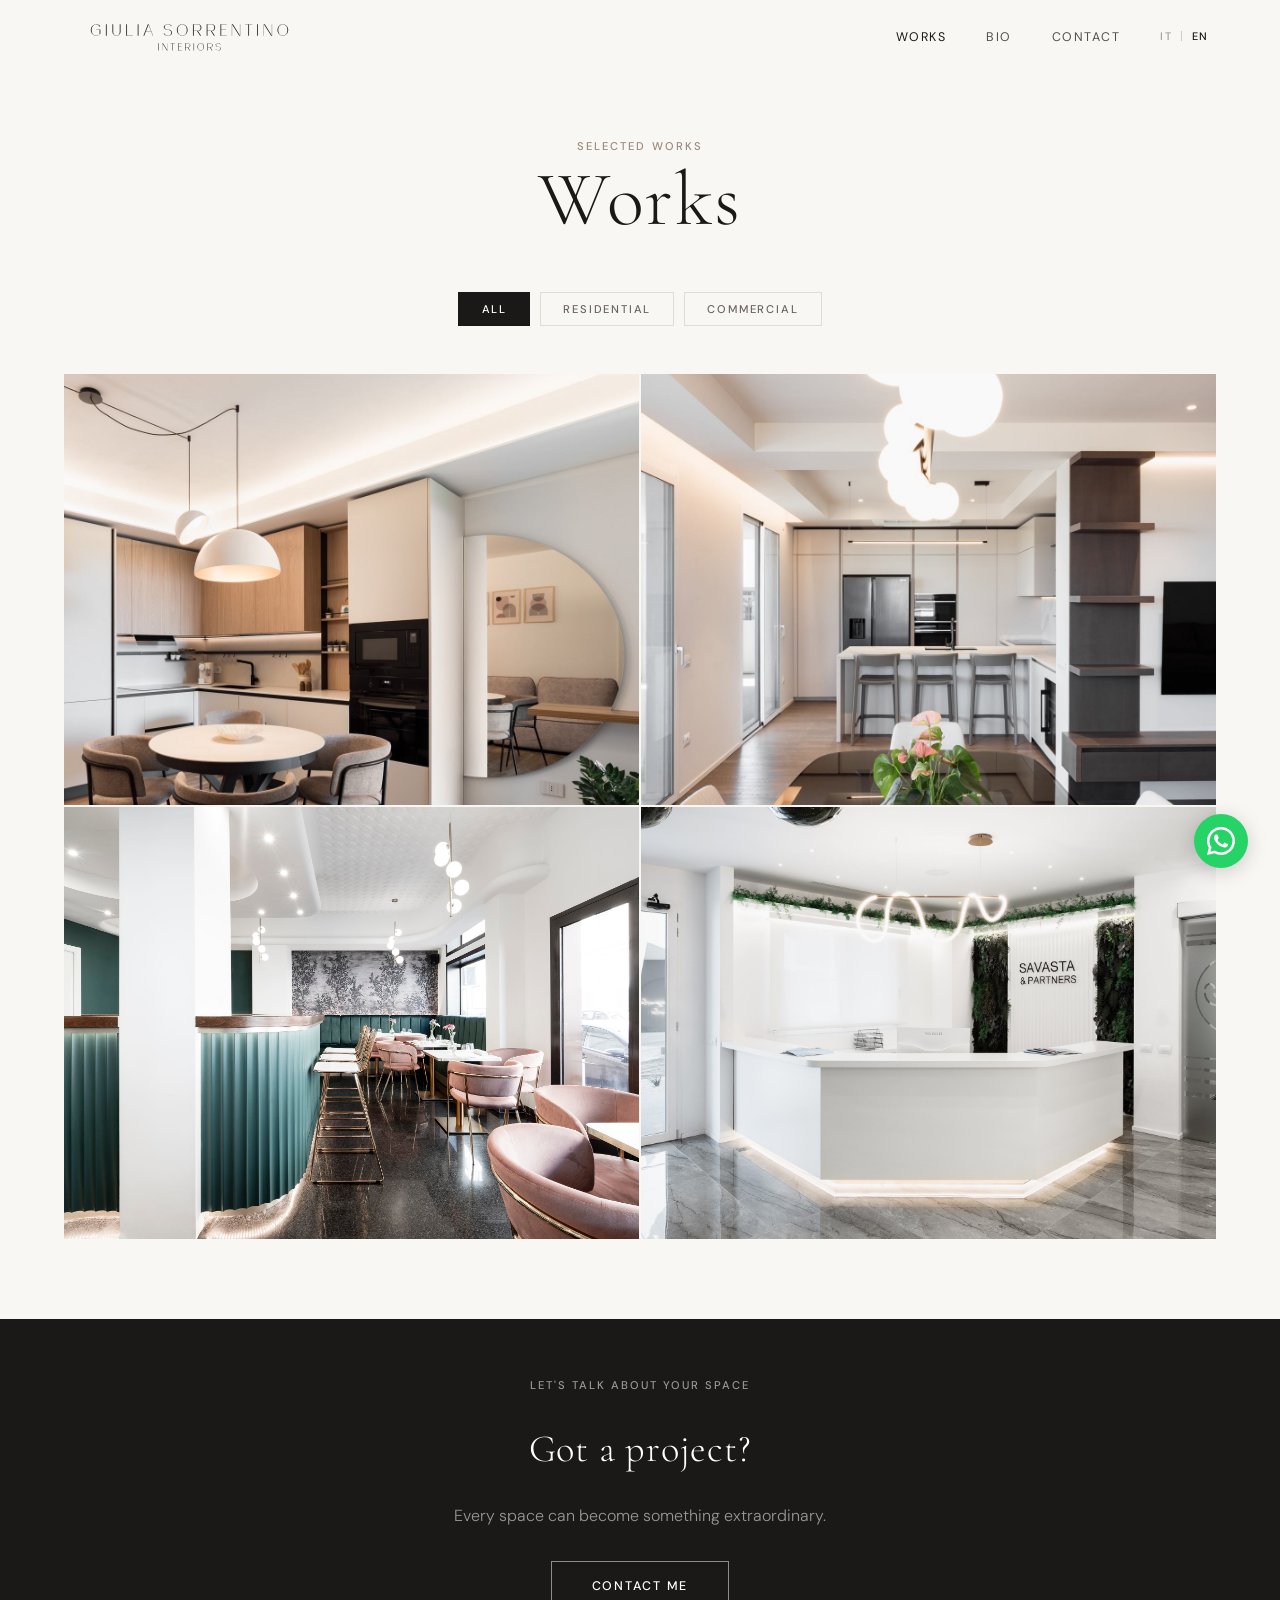
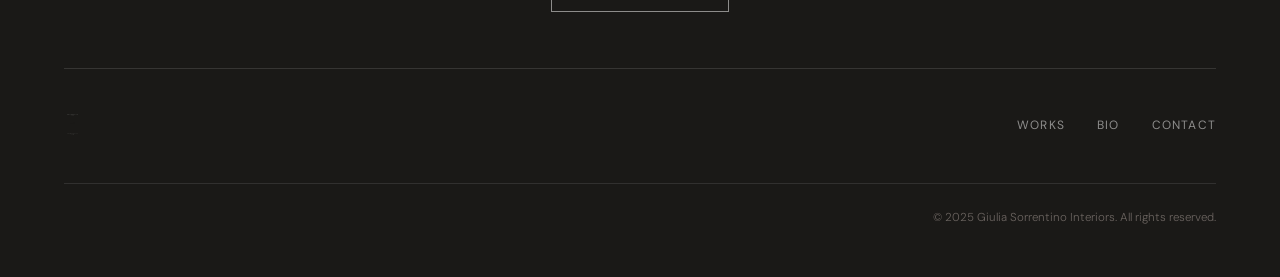
==== index.html @ 5b7a452b "Restore full footer CTA and fix mobile nav balance Footer CTA now shows label, heading, description," ====
﻿<!DOCTYPE html>
<html lang="it">
<head>
  <meta charset="UTF-8" />
  <meta name="viewport" content="width=device-width, initial-scale=1.0" />
  <title>Giulia Sorrentino Interiors — Interior Designer Sardegna e Milano</title>
  <meta name="description" content="Lavori di Giulia Sorrentino: interior design residenziale e commerciale in Sardegna (Cagliari) e Milano. Progettazione su misura, pensata per durare." />
  <meta name="keywords" content="interior designer Sardegna, interior designer Cagliari, interior designer Milano, progettazione residenziale, spazi commerciali" />
  <meta property="og:title" content="Giulia Sorrentino Interiors" />
  <meta property="og:description" content="Interior design residenziale e commerciale · Sardegna &amp; Milano." />
  <meta property="og:image" content="images/savasta-partners/01.jpg" />
  <meta property="og:type" content="website" />
  <meta name="geo.region" content="IT-88" />
  <meta name="geo.placename" content="Cagliari, Sardegna" />
  <link rel="icon" type="image/svg+xml" href="favicon.svg" />
  <link rel="preconnect" href="https://fonts.googleapis.com" />
  <link rel="preconnect" href="https://fonts.gstatic.com" crossorigin />
  <link rel="stylesheet" href="css/style.css" />
</head>
<body>

  <nav class="nav scrolled">
    <a href="index.html" class="nav__logo">
      <span class="nav__logo-name" data-i18n="nav.logo-name">Giulia Sorrentino</span>
      <span class="nav__logo-sub" data-i18n="nav.logo-sub">Interiors</span>
    </a>
    <ul class="nav__links">
      <li><a href="index.html" class="active" data-i18n="nav.portfolio">Lavori</a></li>
      <li><a href="chi-sono.html" data-i18n="nav.about">Bio</a></li>
      <li><a href="contatti.html" data-i18n="nav.contact">Contatti</a></li>
    </ul>
    <div class="lang-switcher">
      <button class="lang-switcher__btn" data-lang="it">IT</button>
      <span class="lang-switcher__sep"></span>
      <button class="lang-switcher__btn" data-lang="en">EN</button>
    </div>
    <button class="nav__hamburger" aria-label="Menu" aria-expanded="false">
      <span></span><span></span><span></span>
    </button>
  </nav>

  <div class="nav__mobile">
    <a href="index.html" data-i18n="nav.portfolio">Lavori</a>
    <a href="chi-sono.html" data-i18n="nav.about">Bio</a>
    <a href="contatti.html" data-i18n="nav.contact">Contatti</a>
    <div class="lang-switcher" style="margin-left:0; margin-top:1rem;">
      <button class="lang-switcher__btn" data-lang="it">IT</button>
      <span class="lang-switcher__sep"></span>
      <button class="lang-switcher__btn" data-lang="en">EN</button>
    </div>
  </div>

  <div class="portfolio-hero container">
    <p class="label fade-in" data-i18n="portfolio.label">Lavori selezionati</p>
    <h1 class="fade-in fade-in-delay-1" data-i18n="portfolio.h1">Lavori</h1>
  </div>

  <div class="container">
    <div class="portfolio-filter fade-in">
      <button class="filter-btn active" data-filter="all" data-i18n="filter.all">Tutti</button>
      <button class="filter-btn" data-filter="residenziale" data-i18n="filter.residential">Residenziale</button>
      <button class="filter-btn" data-filter="commerciale" data-i18n="filter.commercial">Commerciale</button>
    </div>

    <div class="portfolio-grid" id="portfolio-grid">
      <a href="projects/little-house.html" class="portfolio-item fade-in" data-category="residenziale">
        <img src="images/little-house/01.jpg" alt="Little House" loading="lazy" />
        <div class="portfolio-item__overlay">
          <div class="portfolio-item__info">
            <p class="label" data-i18n="portfolio.littlehouse.label">Residenziale</p>
            <h3>Little House</h3>
          </div>
        </div>
      </a>

      <a href="projects/timeless-house.html" class="portfolio-item fade-in fade-in-delay-1" data-category="residenziale">
        <img src="images/timeless-house/01.jpg" alt="Timeless House" loading="lazy" />
        <div class="portfolio-item__overlay">
          <div class="portfolio-item__info">
            <p class="label" data-i18n="portfolio.timeless.label">Residenziale</p>
            <h3>Timeless House</h3>
          </div>
        </div>
      </a>

      <a href="projects/eclipse.html" class="portfolio-item fade-in" data-category="commerciale">
        <img src="images/eclipse/02.jpg" alt="Eclipse Bar Lounge" loading="lazy" />
        <div class="portfolio-item__overlay">
          <div class="portfolio-item__info">
            <p class="label" data-i18n="portfolio.eclipse.label">Hospitality</p>
            <h3>Eclipse</h3>
          </div>
        </div>
      </a>

      <a href="projects/savasta-partners.html" class="portfolio-item fade-in fade-in-delay-1" data-category="commerciale">
        <img src="images/savasta-partners/01.jpg" alt="Savasta & Partners" loading="lazy" />
        <div class="portfolio-item__overlay">
          <div class="portfolio-item__info">
            <p class="label" data-i18n="portfolio.savasta.label">Commerciale</p>
            <h3>Savasta &amp; Partners</h3>
          </div>
        </div>
      </a>
    </div>
  </div>

  <footer class="footer">
    <div class="container">
      <div class="footer__cta">
        <p class="label" data-i18n="footer.cta.label">Parliamo del tuo spazio</p>
        <h3 data-i18n="footer.cta.h3">Hai un progetto?</h3>
        <p class="footer__cta__desc" data-i18n="footer.cta.desc">Ogni ambiente può diventare qualcosa di straordinario.</p>
        <a href="contatti.html" class="btn btn--light" data-i18n="footer.cta.btn">Contattami</a>
      </div>
        <div class="footer__inner">
        <a href="index.html" class="footer__logo">
          <img src="images/logo-footer.svg" class="footer__logo-img" alt="Giulia Sorrentino Interiors" />
        </a>
        <nav class="footer__links">
          <a href="index.html" data-i18n="nav.portfolio">Lavori</a>
          <a href="chi-sono.html" data-i18n="nav.about">Bio</a>
          <a href="contatti.html" data-i18n="nav.contact">Contatti</a>
        </nav>
        <p class="footer__copy" data-i18n="footer.copy">&copy; 2025 Giulia Sorrentino Interiors. Tutti i diritti riservati.</p>
      </div>
    </div>
  </footer>

  <a href="https://wa.me/393406487121" class="whatsapp-fab" target="_blank" rel="noopener noreferrer" aria-label="Contatta su WhatsApp">
    <svg viewBox="0 0 24 24" xmlns="http://www.w3.org/2000/svg" aria-hidden="true"><path d="M17.472 14.382c-.297-.149-1.758-.867-2.03-.967-.273-.099-.471-.148-.67.15-.197.297-.767.966-.94 1.164-.173.199-.347.223-.644.075-.297-.15-1.255-.463-2.39-1.475-.883-.788-1.48-1.761-1.653-2.059-.173-.297-.018-.458.13-.606.134-.133.298-.347.446-.52.149-.174.198-.298.298-.497.099-.198.05-.371-.025-.52-.075-.149-.669-1.612-.916-2.207-.242-.579-.487-.5-.669-.51-.173-.008-.371-.01-.57-.01-.198 0-.52.074-.792.372-.272.297-1.04 1.016-1.04 2.479 0 1.462 1.065 2.875 1.213 3.074.149.198 2.096 3.2 5.077 4.487.709.306 1.262.489 1.694.625.712.227 1.36.195 1.871.118.571-.085 1.758-.719 2.006-1.413.248-.694.248-1.289.173-1.413-.074-.124-.272-.198-.57-.347z"/><path d="M12 0C5.373 0 0 5.373 0 12c0 2.124.558 4.12 1.535 5.845L0 24l6.335-1.509A11.954 11.954 0 0012 24c6.627 0 12-5.373 12-12S18.627 0 12 0zm0 21.818a9.818 9.818 0 01-5.017-1.377l-.36-.214-3.727.978.999-3.636-.234-.374A9.818 9.818 0 1112 21.818z"/></svg>
  </a>

  <script src="js/main.js"></script>
  <script src="js/i18n.js"></script>
  <script>
    const filterBtns = document.querySelectorAll('.filter-btn');
    const portfolioItems = document.querySelectorAll('.portfolio-item');
    filterBtns.forEach(btn => {
      btn.addEventListener('click', () => {
        filterBtns.forEach(b => b.classList.remove('active'));
        btn.classList.add('active');
        const filter = btn.dataset.filter;
        portfolioItems.forEach(item => {
          if (filter === 'all' || item.dataset.category === filter) {
            item.removeAttribute('hidden');
          } else {
            item.setAttribute('hidden', '');
          }
        });
      });
    });
  </script>
</body>
</html>
---- css/style.css ----
/* ============================================================
   Giulia Sorrentino Interiors — Main Stylesheet
   ============================================================ */

@import url('https://fonts.googleapis.com/css2?family=Cormorant+Garamond:ital,wght@0,300;0,400;0,500;1,300;1,400&family=DM+Sans:wght@300;400;500&display=swap');

/* ── Variables ── */
:root {
  --off-white: #F9F7F4;
  --white: #FFFFFF;
  --text: #1A1917;
  --text-muted: #6B6460;
  --accent: #9B8A7A;
  --border: #E0DBD5;
  --light-bg: #F0EDE8;

  --font-serif: 'Cormorant Garamond', Georgia, serif;
  --font-sans: 'DM Sans', system-ui, sans-serif;

  --nav-height: 72px;
  --transition: 0.4s cubic-bezier(0.25, 0.46, 0.45, 0.94);
  --transition-fast: 0.2s ease;
}

/* ── Reset ── */
*, *::before, *::after { box-sizing: border-box; margin: 0; padding: 0; }

html {
  scroll-behavior: smooth;
  font-size: 16px;
}

body {
  font-family: var(--font-sans);
  background: var(--off-white);
  color: var(--text);
  line-height: 1.6;
  overflow-x: hidden;
  -webkit-font-smoothing: antialiased;
}

img {
  display: block;
  max-width: 100%;
  height: auto;
}

a {
  color: inherit;
  text-decoration: none;
}

ul { list-style: none; }

/* ── Typography ── */
h1, h2, h3, h4 {
  font-family: var(--font-serif);
  font-weight: 300;
  line-height: 1.15;
  letter-spacing: 0.02em;
}

h1 { font-size: clamp(2.5rem, 6vw, 5rem); }
h2 { font-size: clamp(1.8rem, 4vw, 3rem); }
h3 { font-size: clamp(1.3rem, 2.5vw, 2rem); }
h4 { font-size: 1.1rem; }

p {
  font-size: 0.95rem;
  font-weight: 300;
  color: var(--text-muted);
  line-height: 1.8;
}

.label {
  font-family: var(--font-sans);
  font-size: 0.7rem;
  font-weight: 500;
  letter-spacing: 0.18em;
  text-transform: uppercase;
  color: var(--accent);
}

/* ── Layout ── */
.container {
  width: 90%;
  max-width: 1280px;
  margin: 0 auto;
}

section { padding: 5rem 0; }

/* ── Navigation ── */
.nav {
  position: fixed;
  top: 0;
  left: 0;
  right: 0;
  z-index: 100;
  height: var(--nav-height);
  display: flex;
  align-items: center;
  padding: 0 max(5%, calc((100vw - 1280px) / 2));
  transition: background var(--transition-fast), box-shadow var(--transition-fast);
}

.nav.scrolled {
  background: rgba(255, 255, 255, 0.96);
  backdrop-filter: blur(12px);
  box-shadow: 0 1px 0 var(--border);
}

/* SVG logo via background-image crop */
.nav__logo {
  display: block;
  flex: 1;
  overflow: hidden;
  width: 238px;
  height: 38px;
  background-image: url('../images/logo-nav-dark.svg');
  background-size: 319px 638px;
  background-position: -34px -92px;
  background-repeat: no-repeat;
  transition: opacity var(--transition-fast);
}

.nav__logo:hover { opacity: 0.65; }

/* Hide text spans — logo is rendered via background-image */
.nav__logo-name,
.nav__logo-sub { display: none; }

.nav__links {
  display: flex;
  gap: 2.5rem;
  align-items: center;
}

.nav__links a {
  font-size: 0.78rem;
  font-weight: 400;
  letter-spacing: 0.12em;
  text-transform: uppercase;
  color: var(--text);
  transition: color var(--transition-fast), opacity var(--transition-fast);
  opacity: 0.75;
}

.nav__links a:hover,
.nav__links a.active {
  opacity: 1;
  color: var(--text);
}

.nav__hamburger {
  display: none;
  flex-direction: column;
  gap: 5px;
  cursor: pointer;
  padding: 4px;
  background: none;
  border: none;
}

.nav__hamburger span {
  display: block;
  width: 22px;
  height: 1px;
  background: var(--text);
  transition: transform var(--transition), opacity var(--transition-fast);
}

.nav__hamburger.open span:nth-child(1) { transform: translateY(6px) rotate(45deg); }
.nav__hamburger.open span:nth-child(2) { opacity: 0; }
.nav__hamburger.open span:nth-child(3) { transform: translateY(-6px) rotate(-45deg); }

/* Mobile menu overlay */
.nav__mobile {
  display: none;
  position: fixed;
  inset: 0;
  z-index: 99;
  background: var(--white);
  flex-direction: column;
  align-items: center;
  justify-content: center;
  gap: 2.5rem;
  opacity: 0;
  pointer-events: none;
  transition: opacity var(--transition);
}

.nav__mobile.open {
  opacity: 1;
  pointer-events: all;
}

.nav__mobile a {
  font-family: var(--font-serif);
  font-size: 2.2rem;
  font-weight: 300;
  letter-spacing: 0.04em;
  color: var(--text);
  opacity: 0.8;
  transition: opacity var(--transition-fast);
}

.nav__mobile a:hover { opacity: 1; }

/* ── Hero ── */
.hero {
  position: relative;
  height: 100dvh;
  min-height: 600px;
  overflow: hidden;
  display: flex;
  align-items: flex-end;
  padding-bottom: 4rem;
}

.hero__img {
  position: absolute;
  inset: 0;
  width: 100%;
  height: 100%;
  object-fit: cover;
  object-position: center;
}

.hero__overlay {
  position: absolute;
  inset: 0;
  background: linear-gradient(
    to top,
    rgba(26, 25, 23, 0.55) 0%,
    rgba(26, 25, 23, 0.1) 50%,
    transparent 100%
  );
}

.hero__content {
  position: relative;
  z-index: 1;
  color: var(--white);
  padding: 0 5%;
  max-width: 800px;
}

.hero__content .label { color: rgba(255,255,255,0.75); margin-bottom: 1rem; }

.hero__title {
  font-family: var(--font-serif);
  font-size: clamp(3rem, 7vw, 6rem);
  font-weight: 300;
  line-height: 1.05;
  letter-spacing: 0.02em;
  color: var(--white);
  margin-bottom: 1.5rem;
}

.hero__subtitle {
  font-size: 0.9rem;
  font-weight: 300;
  letter-spacing: 0.08em;
  color: rgba(255,255,255,0.8);
  margin-bottom: 0;
}

.hero__scroll {
  position: absolute;
  bottom: 2rem;
  right: 5%;
  display: flex;
  flex-direction: column;
  align-items: center;
  gap: 0.5rem;
  color: rgba(255,255,255,0.6);
  font-size: 0.65rem;
  letter-spacing: 0.15em;
  text-transform: uppercase;
  z-index: 1;
}

.hero__scroll::after {
  content: '';
  display: block;
  width: 1px;
  height: 40px;
  background: rgba(255,255,255,0.4);
  animation: scrollPulse 2s ease-in-out infinite;
}

@keyframes scrollPulse {
  0%, 100% { opacity: 0.4; transform: scaleY(1); }
  50% { opacity: 1; transform: scaleY(0.6); }
}

/* ── Section Intro ── */
.section-intro {
  text-align: center;
  max-width: 600px;
  margin: 0 auto 3.5rem;
}

.section-intro .label { margin-bottom: 1rem; }
.section-intro h2 { margin-bottom: 1rem; }

/* ── Projects Grid (Home featured) ── */
.projects-grid {
  display: grid;
  grid-template-columns: 1fr 1fr;
  gap: 1.5rem;
}

.project-card {
  position: relative;
  overflow: hidden;
  cursor: pointer;
  background: var(--light-bg);
}

.project-card:first-child {
  grid-row: span 2;
}

.project-card__img {
  width: 100%;
  height: 100%;
  object-fit: cover;
  transition: transform 0.8s cubic-bezier(0.25, 0.46, 0.45, 0.94);
  display: block;
}

.project-card:first-child .project-card__img { min-height: 600px; }
.project-card:not(:first-child) .project-card__img { min-height: 280px; }

.project-card:hover .project-card__img { transform: scale(1.04); }

.project-card__overlay {
  position: absolute;
  inset: 0;
  background: linear-gradient(to top, rgba(26,25,23,0.7) 0%, transparent 50%);
  opacity: 0;
  transition: opacity var(--transition);
  display: flex;
  align-items: flex-end;
  padding: 2rem;
}

.project-card:hover .project-card__overlay { opacity: 1; }

.project-card__info { color: var(--white); }
.project-card__info .label { color: rgba(255,255,255,0.7); margin-bottom: 0.5rem; }
.project-card__info h3 { font-size: 1.5rem; font-weight: 300; }

/* ── View All Link ── */
.view-all {
  display: inline-flex;
  align-items: center;
  gap: 0.75rem;
  font-size: 0.78rem;
  letter-spacing: 0.14em;
  text-transform: uppercase;
  color: var(--text);
  border-bottom: 1px solid var(--text);
  padding-bottom: 2px;
  transition: gap var(--transition-fast), opacity var(--transition-fast);
  margin-top: 3rem;
}

.view-all:hover { gap: 1.2rem; opacity: 0.6; }

.text-center { text-align: center; }

/* ── About Snippet (Home) ── */
.about-snippet {
  background: var(--white);
  padding: 5rem 0;
}

.about-snippet__inner {
  display: grid;
  grid-template-columns: 1fr 1fr;
  gap: 5rem;
  align-items: center;
}

.about-snippet__img-wrap {
  position: relative;
  overflow: hidden;
  aspect-ratio: 3/4;
  background: var(--light-bg);
}

.about-snippet__img-wrap img {
  width: 100%;
  height: 100%;
  object-fit: cover;
}

.about-snippet__placeholder {
  width: 100%;
  height: 100%;
  display: flex;
  flex-direction: column;
  align-items: center;
  justify-content: center;
  gap: 1rem;
  color: var(--text-muted);
}

.about-snippet__placeholder svg {
  opacity: 0.3;
  width: 60px;
  height: 60px;
}

.about-snippet__text .label { margin-bottom: 1.5rem; }
.about-snippet__text h2 { margin-bottom: 1.5rem; }
.about-snippet__text p { margin-bottom: 1rem; }

/* ── Contact CTA ── */
.contact-cta {
  background: var(--text);
  color: var(--white);
  text-align: center;
  padding: 5rem 0;
}

.contact-cta h2 { color: var(--white); margin-bottom: 1rem; }
.contact-cta p { color: rgba(255,255,255,0.6); margin-bottom: 2.5rem; }

.btn {
  display: inline-block;
  padding: 0.9rem 2.5rem;
  font-size: 0.78rem;
  font-weight: 500;
  letter-spacing: 0.14em;
  text-transform: uppercase;
  border: 1px solid currentColor;
  transition: background var(--transition-fast), color var(--transition-fast);
  cursor: pointer;
}

.btn--light {
  color: var(--white);
  border-color: rgba(255,255,255,0.5);
}

.btn--light:hover {
  background: var(--white);
  color: var(--text);
  border-color: var(--white);
}

.btn--dark {
  color: var(--text);
  border-color: var(--text);
  background: transparent;
}

.btn--dark:hover {
  background: var(--text);
  color: var(--white);
}

/* ── Portfolio Page ── */
.portfolio-hero {
  padding-top: calc(var(--nav-height) + 4rem);
  padding-bottom: 3rem;
  text-align: center;
}

.portfolio-grid {
  display: grid;
  grid-template-columns: repeat(2, 1fr);
  gap: 2px;
  padding-bottom: 5rem;
}

.portfolio-item {
  position: relative;
  overflow: hidden;
  aspect-ratio: 4/3;
  background: var(--light-bg);
  cursor: pointer;
}

.portfolio-item img {
  width: 100%;
  height: 100%;
  object-fit: cover;
  transition: transform 0.8s cubic-bezier(0.25, 0.46, 0.45, 0.94);
}

.portfolio-item:hover img { transform: scale(1.04); }

.portfolio-item__overlay {
  position: absolute;
  inset: 0;
  background: linear-gradient(to top, rgba(26,25,23,0.72) 0%, rgba(26,25,23,0.1) 55%, transparent 100%);
  display: flex;
  align-items: flex-end;
  padding: 2.5rem;
  opacity: 0;
  transition: opacity var(--transition);
}

.portfolio-item:hover .portfolio-item__overlay { opacity: 1; }

.portfolio-item__info { color: var(--white); }
.portfolio-item__info .label { color: rgba(255,255,255,0.65); margin-bottom: 0.5rem; }
.portfolio-item__info h3 { font-size: 1.8rem; }

/* ── Project Detail Page ── */
.project-hero {
  height: 80vh;
  min-height: 500px;
  position: relative;
  overflow: hidden;
}

.project-hero img {
  width: 100%;
  height: 100%;
  object-fit: cover;
}

.project-hero__overlay {
  position: absolute;
  inset: 0;
  background: linear-gradient(to top, rgba(26,25,23,0.5) 0%, transparent 60%);
  display: flex;
  align-items: flex-end;
  padding: 4rem 5%;
}

.project-hero__title {
  color: var(--white);
  font-family: var(--font-serif);
  font-size: clamp(2.5rem, 6vw, 5rem);
  font-weight: 300;
}

.project-info {
  padding: 4rem 0 2rem;
  border-bottom: 1px solid var(--border);
  margin-bottom: 3rem;
  display: flex;
  gap: 4rem;
  flex-wrap: wrap;
}

.project-info__item .label { margin-bottom: 0.5rem; }
.project-info__item p { color: var(--text); font-size: 1rem; }

.project-desc {
  max-width: 700px;
  margin-bottom: 4rem;
}

.project-desc h3 { margin-bottom: 1rem; }
.project-desc p { font-size: 1rem; line-height: 1.9; }

/* Project Gallery */
.project-gallery {
  display: grid;
  gap: 6px;
}

.project-gallery--2col { grid-template-columns: 1fr 1fr; }
.project-gallery--3col { grid-template-columns: 1fr 1fr 1fr; }

.gallery-img {
  overflow: hidden;
  cursor: pointer;
  background: var(--light-bg);
  aspect-ratio: unset !important;
}

.gallery-img img {
  width: 100%;
  height: auto;
  display: block;
  transition: transform 0.6s ease;
}

.gallery-img:hover img { transform: scale(1.03); }

.gallery-img--tall,
.gallery-img--wide,
.gallery-img--square,
.gallery-img--landscape { aspect-ratio: unset; }

.gallery-img--span2 { grid-column: span 2; }

/* Auto gallery — orientation-aware layout */
.project-gallery-auto {
  display: flex;
  flex-direction: column;
  gap: 6px;
  margin-bottom: 4rem;
}

.gallery-row--full { display: block; }

.gallery-row--pair {
  display: grid;
  grid-template-columns: 1fr 1fr;
  gap: 6px;
}

.gallery-img-wrap {
  overflow: hidden;
  cursor: pointer;
}

.gallery-img-wrap img {
  width: 100%;
  height: auto;
  display: block;
  transition: transform 0.6s ease;
}

.gallery-img-wrap:hover img { transform: scale(1.03); }

/* Nav between projects */
.project-nav {
  display: flex;
  justify-content: space-between;
  align-items: center;
  padding: 4rem 0;
  border-top: 1px solid var(--border);
  margin-top: 4rem;
}

.project-nav a {
  font-size: 0.78rem;
  letter-spacing: 0.12em;
  text-transform: uppercase;
  opacity: 0.6;
  transition: opacity var(--transition-fast);
}

.project-nav a:hover { opacity: 1; }

/* ── Bio Quote ── */
.about-bio__tagline {
  margin-top: 1.5rem;
  font-family: var(--font-serif);
  font-size: clamp(1rem, 1.5vw, 1.3rem);
  font-weight: 300;
  font-style: italic;
  line-height: 1.65;
  color: var(--text-muted);
  letter-spacing: 0.01em;
}

/* ── About Page ── */
.about-page-hero {
  padding-top: calc(var(--nav-height) + 3rem);
  padding-bottom: 5rem;
}

.about-page__grid {
  display: grid;
  grid-template-columns: 5fr 7fr;
  column-gap: 6rem;
  row-gap: 2.5rem;
  align-items: start;
}

.about-bio__logo-wrap {
  grid-column: 2;
  grid-row: 1;
  padding-top: 0.5rem;
}

.about-bio__logo-img {
  display: block;
  width: 476px;
  height: 76px;
  background-image: url('../images/logo-nav-dark.svg');
  background-size: 638px 1276px;
  background-position: -68px -184px;
  background-repeat: no-repeat;
}

.about-page__portrait {
  grid-column: 1;
  grid-row: 1 / 3;
  position: sticky;
  top: calc(var(--nav-height) + 2rem);
  overflow: hidden;
  aspect-ratio: 3/4;
  background: var(--light-bg);
}

.about-page__portrait img {
  width: 100%;
  height: 100%;
  object-fit: cover;
}

.about-page__content {
  grid-column: 2;
  grid-row: 2;
}

.about-page__portrait-placeholder {
  width: 100%;
  height: 100%;
  display: flex;
  flex-direction: column;
  align-items: center;
  justify-content: center;
  gap: 1rem;
  color: var(--text-muted);
  font-size: 0.85rem;
  letter-spacing: 0.05em;
}

.about-page__content .label { margin-bottom: 1.5rem; }
.about-page__content h1 { margin-bottom: 2rem; }
.about-page__content p { margin-bottom: 1.5rem; }

.services {
  margin-top: 3rem;
  padding-top: 3rem;
  border-top: 1px solid var(--border);
}

.services h3 { margin-bottom: 2rem; }

.services__list {
  display: grid;
  grid-template-columns: 1fr 1fr;
  gap: 1.5rem;
}

.service-item {
  padding: 1.5rem;
  border: 1px solid var(--border);
  background: var(--white);
}

.service-item h4 {
  font-family: var(--font-serif);
  font-weight: 400;
  margin-bottom: 0.5rem;
}

.service-item p { font-size: 0.85rem; }

/* ── Contact Page ── */
.contact-page {
  padding-top: calc(var(--nav-height) + 4rem);
  padding-bottom: 5rem;
}

.contact-page__grid {
  display: grid;
  grid-template-columns: 1fr 1fr;
  gap: 6rem;
  align-items: start;
}

.contact-info .label { margin-bottom: 1.5rem; }
.contact-info h2 { margin-bottom: 1.5rem; }
.contact-info p { margin-bottom: 2rem; }

.contact-details {
  display: flex;
  flex-direction: column;
  gap: 1.5rem;
  margin-top: 2.5rem;
  padding-top: 2.5rem;
  border-top: 1px solid var(--border);
}

.contact-detail {
  display: flex;
  flex-direction: column;
  gap: 0.25rem;
}

.contact-detail .label { color: var(--text-muted); }
.contact-detail a, .contact-detail span {
  font-size: 1rem;
  font-weight: 300;
  color: var(--text);
  transition: color var(--transition-fast);
}

.contact-detail a:hover { color: var(--accent); }

/* Contact Form */
.contact-form {
  display: flex;
  flex-direction: column;
  gap: 1.5rem;
}

.form-group {
  display: flex;
  flex-direction: column;
  gap: 0.5rem;
}

.form-group label {
  font-size: 0.7rem;
  letter-spacing: 0.14em;
  text-transform: uppercase;
  color: var(--text-muted);
  font-weight: 500;
}

.form-group input,
.form-group textarea {
  font-family: var(--font-sans);
  font-size: 0.95rem;
  font-weight: 300;
  color: var(--text);
  background: var(--white);
  border: 1px solid var(--border);
  padding: 0.85rem 1rem;
  outline: none;
  transition: border-color var(--transition-fast);
  resize: none;
  width: 100%;
  border-radius: 0;
  -webkit-appearance: none;
}

.form-group input:focus,
.form-group textarea:focus {
  border-color: var(--text);
}

.form-group textarea { min-height: 140px; }

.form-grid-2 {
  display: grid;
  grid-template-columns: 1fr 1fr;
  gap: 1.5rem;
}

.form-success {
  display: none;
  padding: 1rem;
  background: var(--light-bg);
  border-left: 2px solid var(--accent);
  font-size: 0.9rem;
  color: var(--text);
}

/* ── Lightbox ── */
.lightbox {
  display: none;
  position: fixed;
  inset: 0;
  z-index: 200;
  background: rgba(26, 25, 23, 0.95);
  align-items: center;
  justify-content: center;
}

.lightbox.active { display: flex; }

.lightbox__img {
  max-width: 92vw;
  max-height: 92vh;
  object-fit: contain;
  animation: fadeScale 0.3s ease;
}

@keyframes fadeScale {
  from { opacity: 0; transform: scale(0.96); }
  to { opacity: 1; transform: scale(1); }
}

.lightbox__close {
  position: fixed;
  top: 1.5rem;
  right: 2rem;
  color: rgba(255,255,255,0.8);
  font-size: 1.8rem;
  font-weight: 200;
  background: none;
  border: none;
  cursor: pointer;
  line-height: 1;
  transition: color var(--transition-fast);
  z-index: 201;
}

.lightbox__close:hover { color: var(--white); }

.lightbox__prev,
.lightbox__next {
  position: fixed;
  top: 50%;
  transform: translateY(-50%);
  color: rgba(255,255,255,0.8);
  font-size: 1.5rem;
  background: none;
  border: none;
  cursor: pointer;
  padding: 1rem;
  transition: color var(--transition-fast);
  z-index: 201;
}

.lightbox__prev { left: 1rem; }
.lightbox__next { right: 1rem; }
.lightbox__prev:hover, .lightbox__next:hover { color: var(--white); }

.lightbox__counter {
  position: fixed;
  bottom: 1.5rem;
  left: 50%;
  transform: translateX(-50%);
  color: rgba(255,255,255,0.5);
  font-size: 0.75rem;
  letter-spacing: 0.1em;
}

/* ── Footer ── */
.footer {
  background: var(--text);
  color: rgba(255,255,255,0.5);
  padding: 0 0 3rem;
}

.footer__cta {
  display: flex;
  flex-direction: column;
  align-items: center;
  text-align: center;
  gap: 2rem;
  padding: 3.5rem 0;
  border-bottom: 1px solid rgba(255,255,255,0.12);
  margin-bottom: 2.5rem;
}

.footer__cta .label {
  color: rgba(255,255,255,0.55);
}

.footer__cta h3 {
  font-family: var(--font-serif);
  font-size: clamp(1.6rem, 3vw, 2.4rem);
  font-weight: 300;
  color: var(--white);
  letter-spacing: 0.02em;
  margin: 0;
}

.footer__cta__desc {
  font-family: var(--font-sans);
  font-size: 1rem;
  font-weight: 300;
  line-height: 1.65;
  color: rgba(255,255,255,0.55);
  margin: 0;
  max-width: 38ch;
}

.footer__inner {
  display: flex;
  justify-content: space-between;
  align-items: center;
  flex-wrap: wrap;
  gap: 1.5rem;
}

.footer__logo {
  display: block;
  transition: opacity var(--transition-fast);
}

.footer__logo:hover { opacity: 0.7; }

.footer__logo-img {
  display: block;
  height: 34px;
  width: auto;
}

.footer__links {
  display: flex;
  gap: 2rem;
}

.footer__links a {
  font-size: 0.75rem;
  letter-spacing: 0.1em;
  text-transform: uppercase;
  color: rgba(255,255,255,0.5);
  transition: color var(--transition-fast);
}

.footer__links a:hover { color: rgba(255,255,255,0.9); }

.footer__copy {
  font-size: 0.72rem;
  width: 100%;
  text-align: right;
  margin-top: 1rem;
  padding-top: 1.5rem;
  border-top: 1px solid rgba(255,255,255,0.1);
}

/* ── Scroll Animations ── */
.fade-in {
  opacity: 0;
  transform: translateY(24px);
  transition: opacity 0.7s ease, transform 0.7s ease;
}

.fade-in.visible {
  opacity: 1;
  transform: translateY(0);
}

.fade-in-delay-1 { transition-delay: 0.1s; }
.fade-in-delay-2 { transition-delay: 0.2s; }
.fade-in-delay-3 { transition-delay: 0.3s; }

/* ── Language Switcher ── */
.lang-switcher {
  display: flex;
  align-items: center;
  gap: 0.1rem;
  margin-left: 2rem;
}

.lang-switcher__btn {
  font-family: var(--font-sans);
  font-size: 0.68rem;
  font-weight: 500;
  letter-spacing: 0.1em;
  text-transform: uppercase;
  color: var(--text);
  background: none;
  border: none;
  cursor: pointer;
  padding: 0.3rem 0.5rem;
  opacity: 0.4;
  transition: opacity var(--transition-fast);
}

.lang-switcher__btn.active { opacity: 1; }
.lang-switcher__btn:hover { opacity: 0.8; }

.lang-switcher__sep {
  width: 1px;
  height: 10px;
  background: var(--text-muted);
  opacity: 0.3;
}

/* ── Page transition overlay ── */
.page-overlay {
  position: fixed;
  inset: 0;
  background: var(--off-white);
  z-index: 300;
  pointer-events: none;
  opacity: 0;
  transition: opacity 0.35s ease;
}

.page-overlay.active { opacity: 1; pointer-events: all; }

/* ── Home: Editorial Grid (full bleed) ── */
.editorial-grid {
  display: grid;
  grid-template-columns: 1fr 1fr;
  gap: 4px;
  width: 100%;
}

.editorial-grid__item {
  position: relative;
  overflow: hidden;
  cursor: pointer;
  background: var(--light-bg);
}

.editorial-grid__item img {
  width: 100%;
  height: 65vh;
  min-height: 400px;
  object-fit: cover;
  display: block;
  transition: transform 0.9s cubic-bezier(0.25, 0.46, 0.45, 0.94);
}

.editorial-grid__item:hover img { transform: scale(1.04); }

.editorial-grid__overlay {
  position: absolute;
  inset: 0;
  background: linear-gradient(to top, rgba(26,25,23,0.65) 0%, transparent 55%);
  opacity: 0;
  transition: opacity var(--transition);
  display: flex;
  align-items: flex-end;
  padding: 2.5rem;
}

.editorial-grid__item:hover .editorial-grid__overlay { opacity: 1; }

.editorial-grid__info { color: var(--white); }
.editorial-grid__info .label { color: rgba(255,255,255,0.65); margin-bottom: 0.4rem; }
.editorial-grid__info h3 { font-size: 1.6rem; font-weight: 300; }

/* Full-bleed single image */
.fullbleed-img {
  position: relative;
  overflow: hidden;
  width: 100%;
}

.fullbleed-img img {
  width: 100%;
  height: 70vh;
  object-fit: cover;
  display: block;
  transition: transform 0.9s ease;
}

.fullbleed-img:hover img { transform: scale(1.03); }

.fullbleed-img__caption {
  position: absolute;
  inset: 0;
  background: linear-gradient(to top, rgba(26,25,23,0.5) 0%, transparent 55%);
  display: flex;
  align-items: flex-end;
  padding: 3rem 5%;
  pointer-events: none;
}

.fullbleed-img__caption .label { color: rgba(255,255,255,0.7); margin-bottom: 0.5rem; }
.fullbleed-img__caption h2 { color: var(--white); font-size: clamp(1.8rem, 4vw, 3rem); }

/* Projects index link */
.projects-cta {
  display: flex;
  justify-content: flex-end;
  padding: 1.5rem 5% 0;
}

/* Home about — compact with real portrait */
.home-about {
  background: var(--white);
  padding: 5rem 0;
}

.home-about__inner {
  display: grid;
  grid-template-columns: 5fr 7fr;
  gap: 5rem;
  align-items: center;
}

.home-about__portrait {
  overflow: hidden;
  aspect-ratio: 3/4;
  background: var(--light-bg);
}

.home-about__portrait img {
  width: 100%;
  height: 100%;
  object-fit: cover;
  object-position: center top;
  transition: transform 0.8s ease;
}

.home-about__portrait:hover img { transform: scale(1.03); }

.home-about__text .label { margin-bottom: 1.2rem; }
.home-about__text h2 { margin-bottom: 1.5rem; }
.home-about__text p { margin-bottom: 1rem; }

/* Instagram strip */
.ig-strip {
  padding: 3rem 5%;
  display: flex;
  align-items: center;
  gap: 1rem;
  border-top: 1px solid var(--border);
}

.ig-strip__handle {
  font-size: 0.78rem;
  letter-spacing: 0.1em;
  color: var(--text-muted);
  transition: color var(--transition-fast);
}

.ig-strip__handle:hover { color: var(--text); }

.ig-strip svg { flex-shrink: 0; }

/* ── Responsive ── */
@media (max-width: 900px) {
  .nav__links { display: none; }
  .nav__hamburger { display: flex; }
  .nav__mobile { display: flex; }

  /* Nav logo centrato su mobile */
  .nav { justify-content: space-between; }
  .nav > .lang-switcher { display: none; }
  .nav__logo {
    position: absolute;
    left: 50%;
    transform: translateX(-50%);
    width: 238px;
    flex: none;
  }
  /* spacer invisibile a sinistra per bilanciare l'hamburger a destra */
  .nav::before {
    content: '';
    width: 30px;
    flex-shrink: 0;
  }

  .projects-grid {
    grid-template-columns: 1fr;
  }

  .project-card:first-child { grid-row: span 1; }
  .project-card:first-child .project-card__img { min-height: 360px; }
  .project-card:not(:first-child) .project-card__img { min-height: 260px; }

  .about-snippet__inner { grid-template-columns: 1fr; gap: 3rem; }
  .about-snippet__img-wrap { aspect-ratio: 4/3; }

  .portfolio-grid { grid-template-columns: 1fr; }
  .portfolio-item { aspect-ratio: 4/3; }

  .about-page__grid {
    grid-template-columns: 1fr;
    gap: 2.5rem;
  }
  .about-bio__logo-wrap {
    grid-column: 1;
    grid-row: 1;
    display: flex;
    flex-direction: column;
    align-items: center;
  }
  .about-bio__logo-img {
    width: 300px;
    height: 48px;
    background-size: 402px 804px;
    background-position: -43px -116px;
  }
  .about-bio__tagline { text-align: center; }
  .about-page__portrait {
    grid-column: 1;
    grid-row: 2;
    position: static;
    aspect-ratio: 3/2;
  }
  .about-page__content {
    grid-column: 1;
    grid-row: 3;
  }

  .contact-page__grid { grid-template-columns: 1fr; gap: 3rem; }
  .form-grid-2 { grid-template-columns: 1fr; }

  .services__list { grid-template-columns: 1fr; }

  /* Filtri portfolio su una riga */
  .portfolio-filter { gap: 0.4rem; flex-wrap: nowrap; }
  .filter-btn { padding: 0.45rem 0.9rem; }

  .footer__inner { flex-direction: column; align-items: center; gap: 1.2rem; }
  .footer__links { justify-content: center; }
  .footer__copy { text-align: center; width: 100%; }
  .footer__cta { padding: 2.5rem 0; margin-bottom: 2rem; }
  .about-bio__logo-img { display: none; }
}

@media (max-width: 600px) {
  :root { --nav-height: 60px; }

  section { padding: 3.5rem 0; }

  .hero__title { font-size: clamp(2.2rem, 10vw, 3.5rem); }

  .project-gallery--2col { grid-template-columns: 1fr; }
  .project-gallery--3col { grid-template-columns: 1fr; }
  .gallery-img--span2 { grid-column: span 1; }
  .gallery-row--pair { grid-template-columns: 1fr; }

  .project-info { flex-direction: column; gap: 1.5rem; }

  .project-nav { flex-direction: column; gap: 1rem; text-align: center; }
}

/* ── WhatsApp floating button ── */
.whatsapp-fab {
  position: fixed;
  bottom: 2rem;
  right: 2rem;
  z-index: 150;
  width: 54px;
  height: 54px;
  border-radius: 50%;
  background: #25D366;
  display: flex;
  align-items: center;
  justify-content: center;
  box-shadow: 0 4px 20px rgba(0, 0, 0, 0.18);
  transition: transform var(--transition-fast), box-shadow var(--transition-fast);
}

.whatsapp-fab:hover {
  transform: scale(1.08);
  box-shadow: 0 6px 28px rgba(0, 0, 0, 0.24);
}

.whatsapp-fab svg {
  width: 28px;
  height: 28px;
  fill: #fff;
}

/* ── Portfolio filter ── */
.portfolio-filter {
  display: flex;
  gap: 0.6rem;
  justify-content: center;
  margin-bottom: 3rem;
  flex-wrap: wrap;
}

.filter-btn {
  font-family: var(--font-sans);
  font-size: 0.7rem;
  font-weight: 500;
  letter-spacing: 0.16em;
  text-transform: uppercase;
  padding: 0.55rem 1.4rem;
  border: 1px solid var(--border);
  background: transparent;
  color: var(--text-muted);
  cursor: pointer;
  transition: background var(--transition-fast), color var(--transition-fast), border-color var(--transition-fast);
}

.filter-btn.active,
.filter-btn:hover {
  background: var(--text);
  color: var(--white);
  border-color: var(--text);
}

/* Hide portfolio items when filtered */
.portfolio-item[hidden] { display: none !important; }

/* ── Testimonials ── */
.testimonials-section {
  background: var(--white);
  padding: 5rem 0;
  border-top: 1px solid var(--border);
}

.testimonials-section .section-header {
  text-align: center;
  margin-bottom: 3.5rem;
}

.testimonials-section .section-header .label { margin-bottom: 0.75rem; }
.testimonials-section .section-header h2 { font-size: clamp(1.6rem, 3vw, 2.4rem); }

.testimonials-grid {
  display: grid;
  grid-template-columns: repeat(3, 1fr);
  gap: 2rem;
}

.testimonial {
  padding: 2.5rem 2rem;
  border: 1px solid var(--border);
  background: var(--off-white);
  display: flex;
  flex-direction: column;
  gap: 1.5rem;
}

.testimonial__quote {
  font-family: var(--font-serif);
  font-size: 1.05rem;
  font-weight: 300;
  font-style: italic;
  line-height: 1.8;
  color: var(--text);
}

.testimonial__quote::before { content: '\201C'; }
.testimonial__quote::after { content: '\201D'; }

.testimonial__cite {
  font-size: 0.72rem;
  letter-spacing: 0.12em;
  text-transform: uppercase;
  color: var(--text-muted);
}

.testimonial__cite strong {
  display: block;
  color: var(--text);
  font-weight: 500;
  margin-bottom: 0.2rem;
}

@media (max-width: 900px) {
  .testimonials-grid { grid-template-columns: 1fr; }
  .nav__logo { width: 238px; }
}

/* ── Instagram feed section ── */
.ig-feed-section {
  padding: 4rem 0;
  border-top: 1px solid var(--border);
}

.ig-feed-section__header {
  display: flex;
  align-items: center;
  justify-content: space-between;
  margin-bottom: 1.5rem;
  flex-wrap: wrap;
  gap: 1rem;
}

.ig-feed-section__header .label { margin-bottom: 0; }

.ig-feed-link {
  display: inline-flex;
  align-items: center;
  gap: 0.5rem;
  font-size: 0.75rem;
  letter-spacing: 0.1em;
  text-transform: uppercase;
  color: var(--text-muted);
  transition: color var(--transition-fast);
}

.ig-feed-link:hover { color: var(--text); }

.ig-feed-grid {
  display: grid;
  grid-template-columns: repeat(6, 1fr);
  gap: 3px;
}

.ig-feed-placeholder {
  aspect-ratio: 1;
  background: var(--light-bg);
  overflow: hidden;
  position: relative;
}

.ig-feed-placeholder img {
  width: 100%;
  height: 100%;
  object-fit: cover;
  transition: transform 0.5s ease;
  display: block;
}

.ig-feed-placeholder:hover img { transform: scale(1.04); }

.ig-feed-cta {
  text-align: center;
  margin-top: 1.5rem;
}

@media (max-width: 900px) {
  .ig-feed-grid { grid-template-columns: repeat(3, 1fr); }
}

@media (max-width: 480px) {
  .ig-feed-grid { grid-template-columns: repeat(2, 1fr); }
  .whatsapp-fab { bottom: 1.25rem; right: 1.25rem; width: 48px; height: 48px; }
  .whatsapp-fab svg { width: 24px; height: 24px; }
}
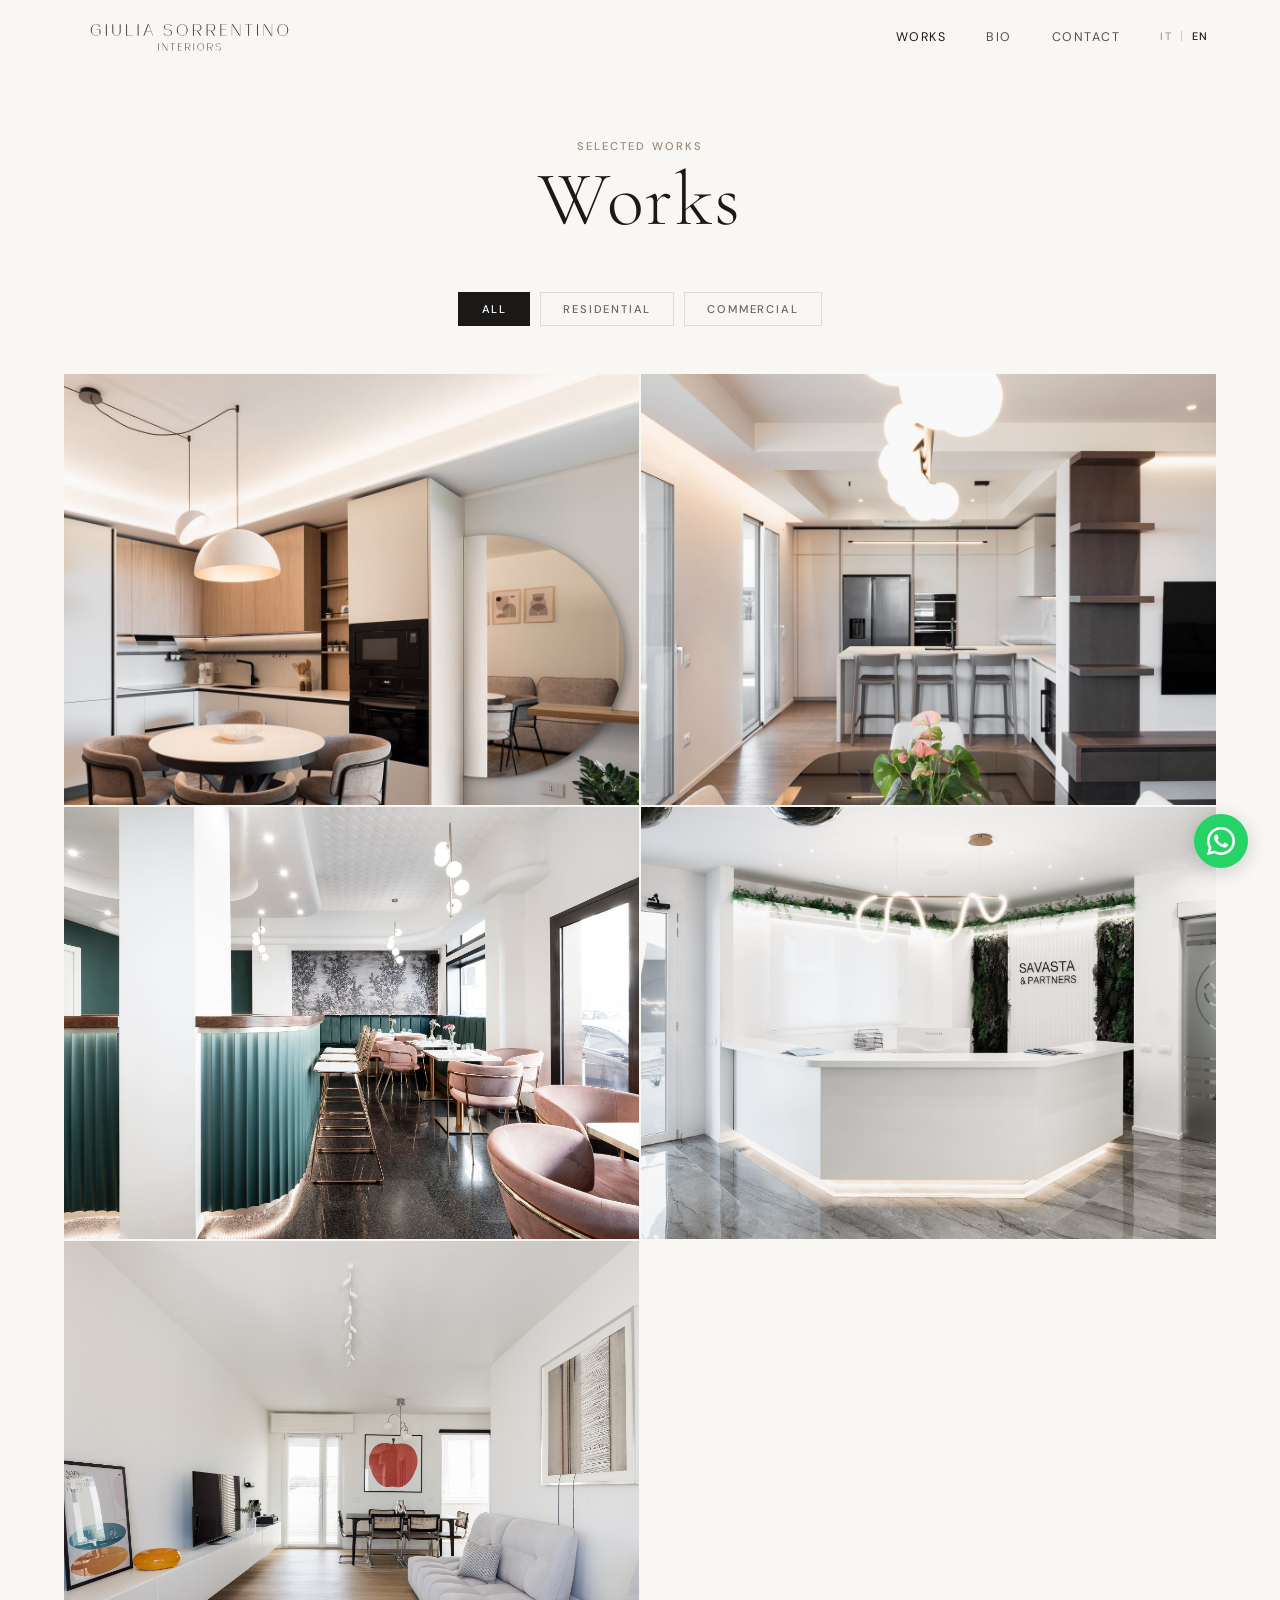
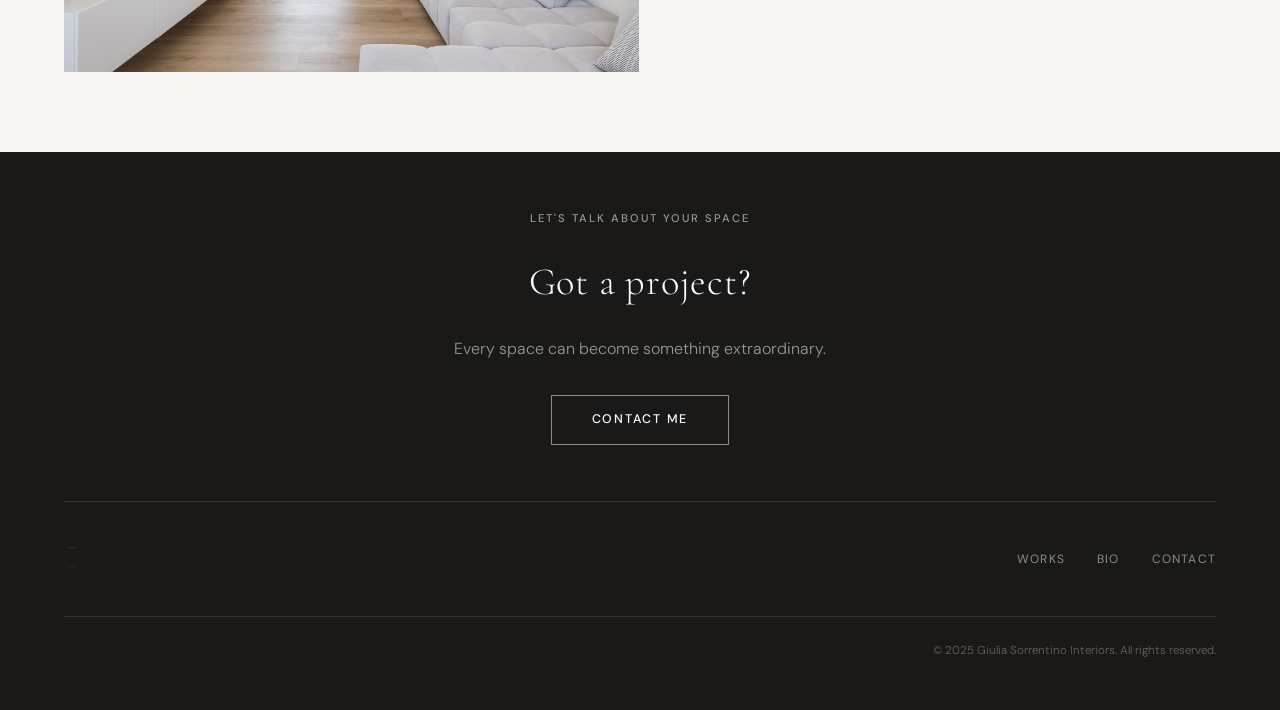
==== commit 3ccab85b: "Add Home Sweet Home project + update all project metadata - Create projects/home-sweet-home.html (5t" ====
--- a/index.html
+++ b/index.html
@@ -87,7 +87,7 @@
         <img src="images/eclipse/02.jpg" alt="Eclipse Bar Lounge" loading="lazy" />
         <div class="portfolio-item__overlay">
           <div class="portfolio-item__info">
-            <p class="label" data-i18n="portfolio.eclipse.label">Hospitality</p>
+            <p class="label" data-i18n="portfolio.eclipse.label">Commerciale</p>
             <h3>Eclipse</h3>
           </div>
         </div>
@@ -99,6 +99,16 @@
           <div class="portfolio-item__info">
             <p class="label" data-i18n="portfolio.savasta.label">Commerciale</p>
             <h3>Savasta &amp; Partners</h3>
+          </div>
+        </div>
+      </a>
+
+      <a href="projects/home-sweet-home.html" class="portfolio-item fade-in" data-category="residenziale">
+        <img src="images/home-sweet-home/01.jpg" alt="Home Sweet Home" loading="lazy" />
+        <div class="portfolio-item__overlay">
+          <div class="portfolio-item__info">
+            <p class="label" data-i18n="portfolio.sweet.label">Residenziale</p>
+            <h3>Home Sweet Home</h3>
           </div>
         </div>
       </a>
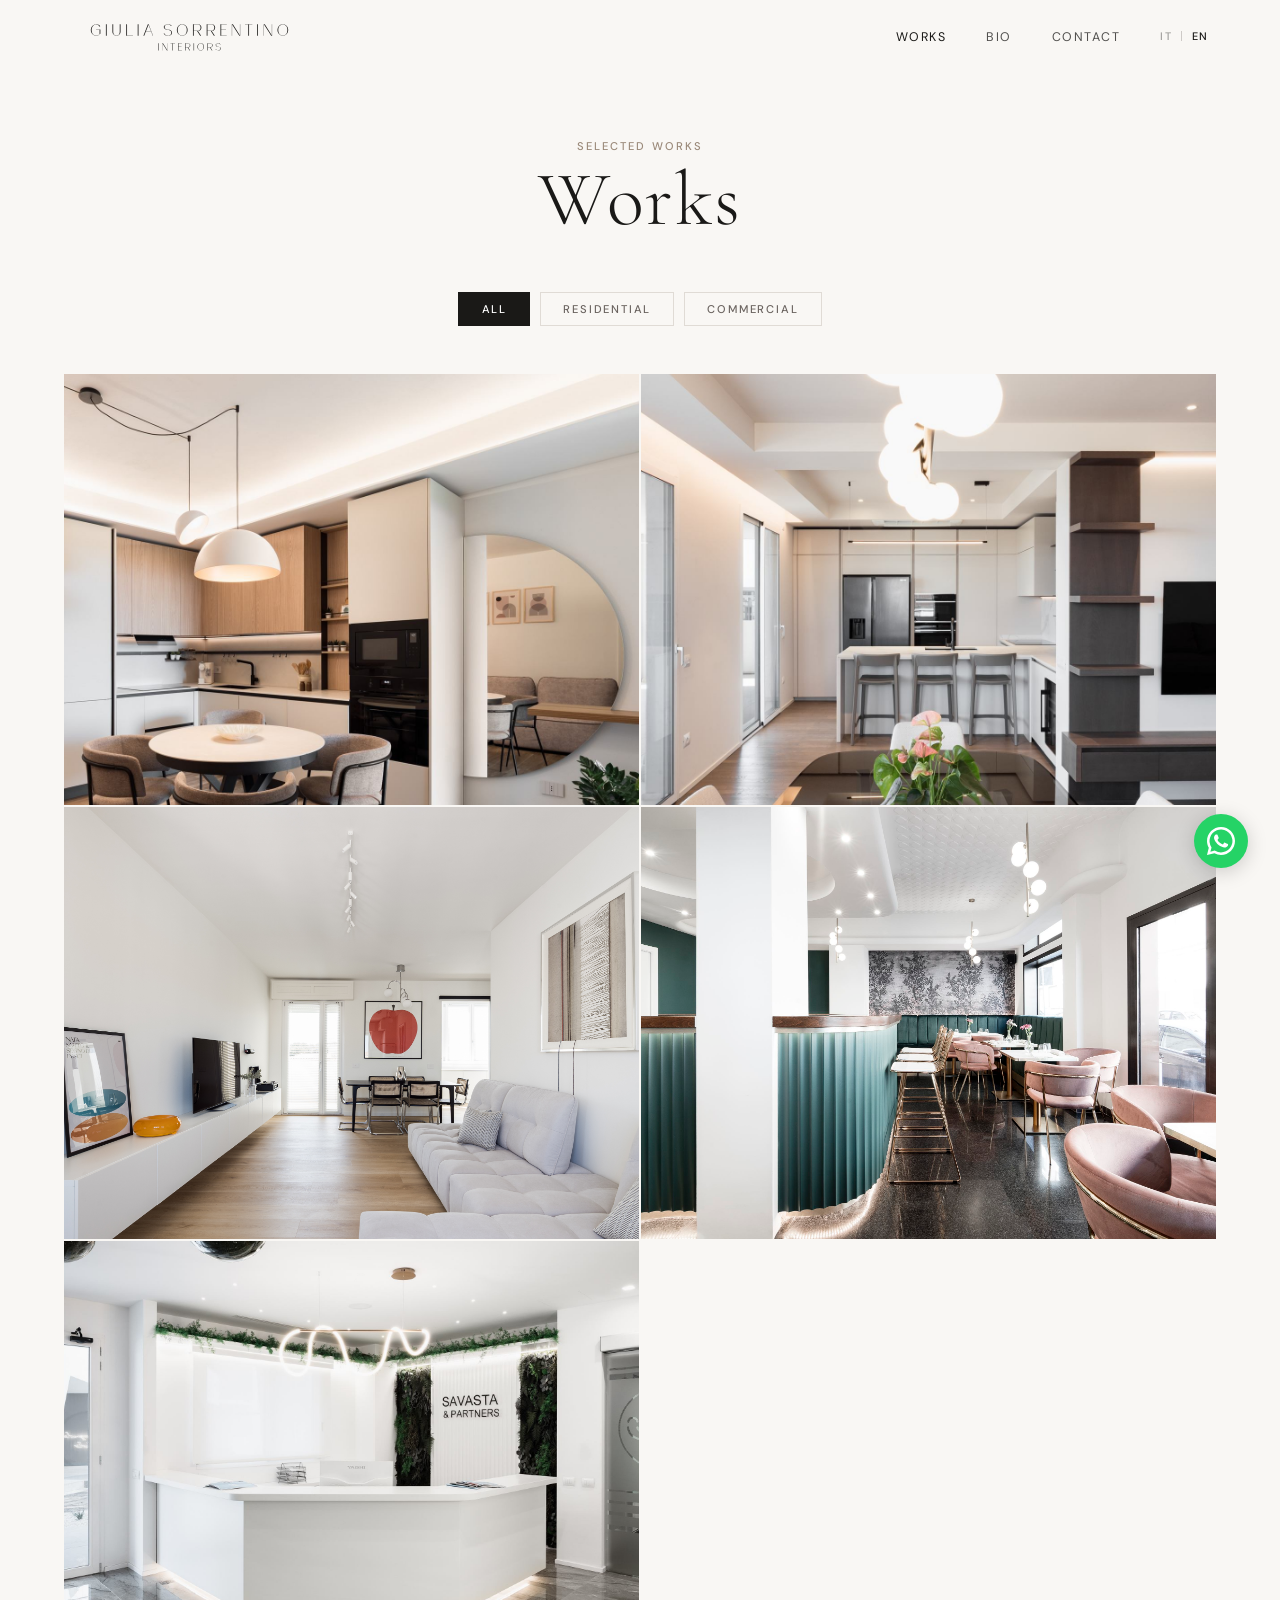
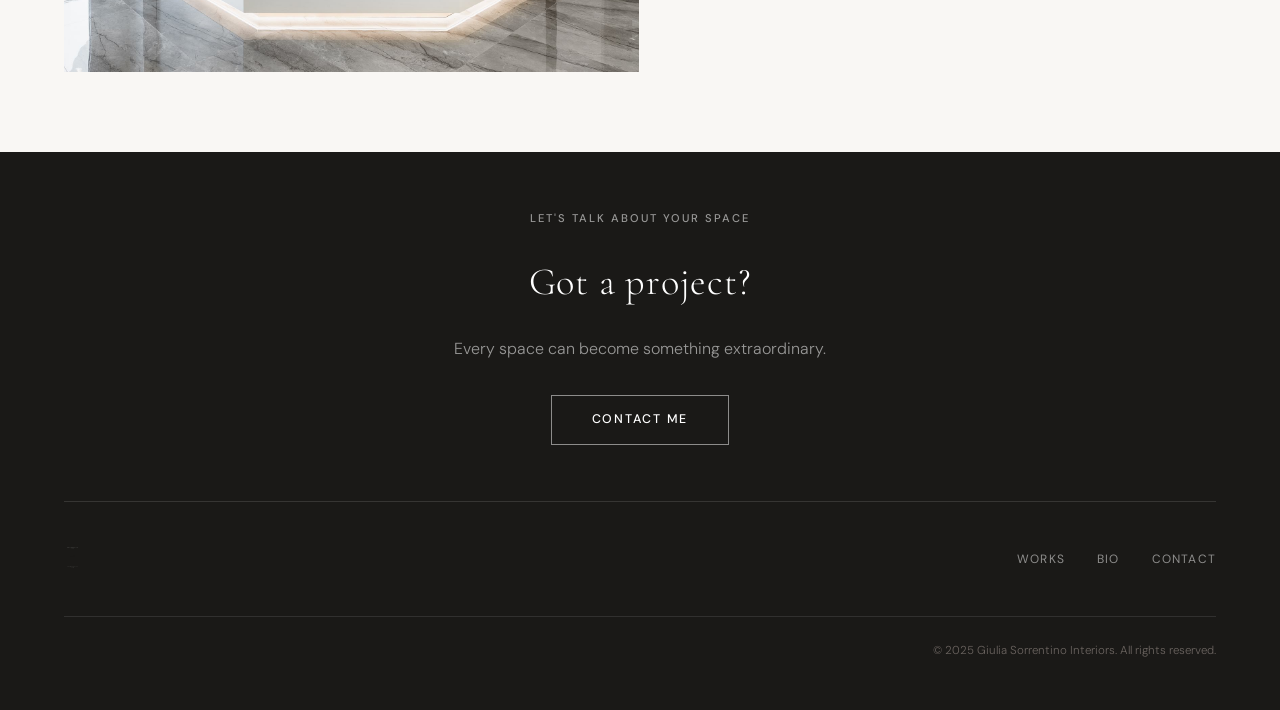
==== commit b56f1afc: "Reorder portfolio grid: residenziali always above commerciali Co-Authored-By: Claude Sonnet 4.6 <nor" ====
--- a/index.html
+++ b/index.html
@@ -83,7 +83,17 @@
         </div>
       </a>
 
-      <a href="projects/eclipse.html" class="portfolio-item fade-in" data-category="commerciale">
+      <a href="projects/home-sweet-home.html" class="portfolio-item fade-in" data-category="residenziale">
+        <img src="images/home-sweet-home/01.jpg" alt="Home Sweet Home" loading="lazy" />
+        <div class="portfolio-item__overlay">
+          <div class="portfolio-item__info">
+            <p class="label" data-i18n="portfolio.sweet.label">Residenziale</p>
+            <h3>Home Sweet Home</h3>
+          </div>
+        </div>
+      </a>
+
+      <a href="projects/eclipse.html" class="portfolio-item fade-in fade-in-delay-1" data-category="commerciale">
         <img src="images/eclipse/02.jpg" alt="Eclipse Bar Lounge" loading="lazy" />
         <div class="portfolio-item__overlay">
           <div class="portfolio-item__info">
@@ -99,16 +109,6 @@
           <div class="portfolio-item__info">
             <p class="label" data-i18n="portfolio.savasta.label">Commerciale</p>
             <h3>Savasta &amp; Partners</h3>
-          </div>
-        </div>
-      </a>
-
-      <a href="projects/home-sweet-home.html" class="portfolio-item fade-in" data-category="residenziale">
-        <img src="images/home-sweet-home/01.jpg" alt="Home Sweet Home" loading="lazy" />
-        <div class="portfolio-item__overlay">
-          <div class="portfolio-item__info">
-            <p class="label" data-i18n="portfolio.sweet.label">Residenziale</p>
-            <h3>Home Sweet Home</h3>
           </div>
         </div>
       </a>
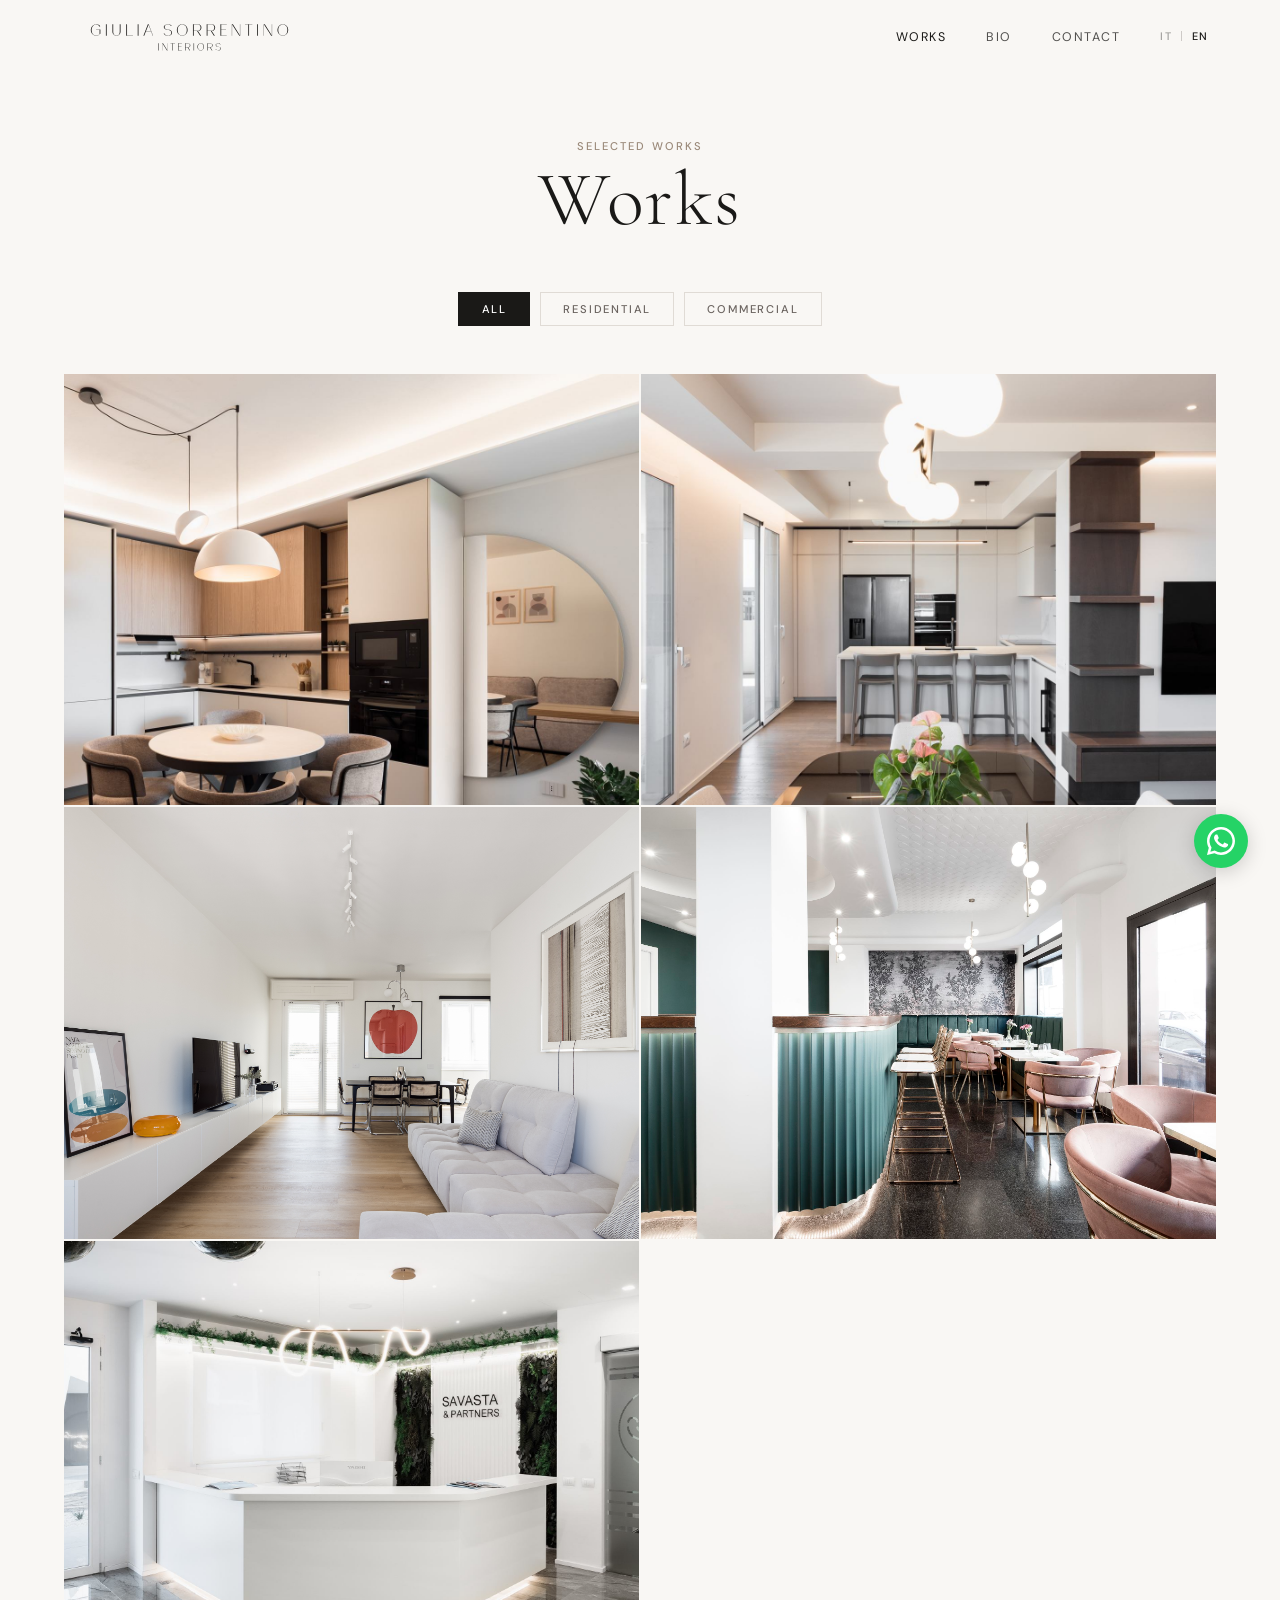
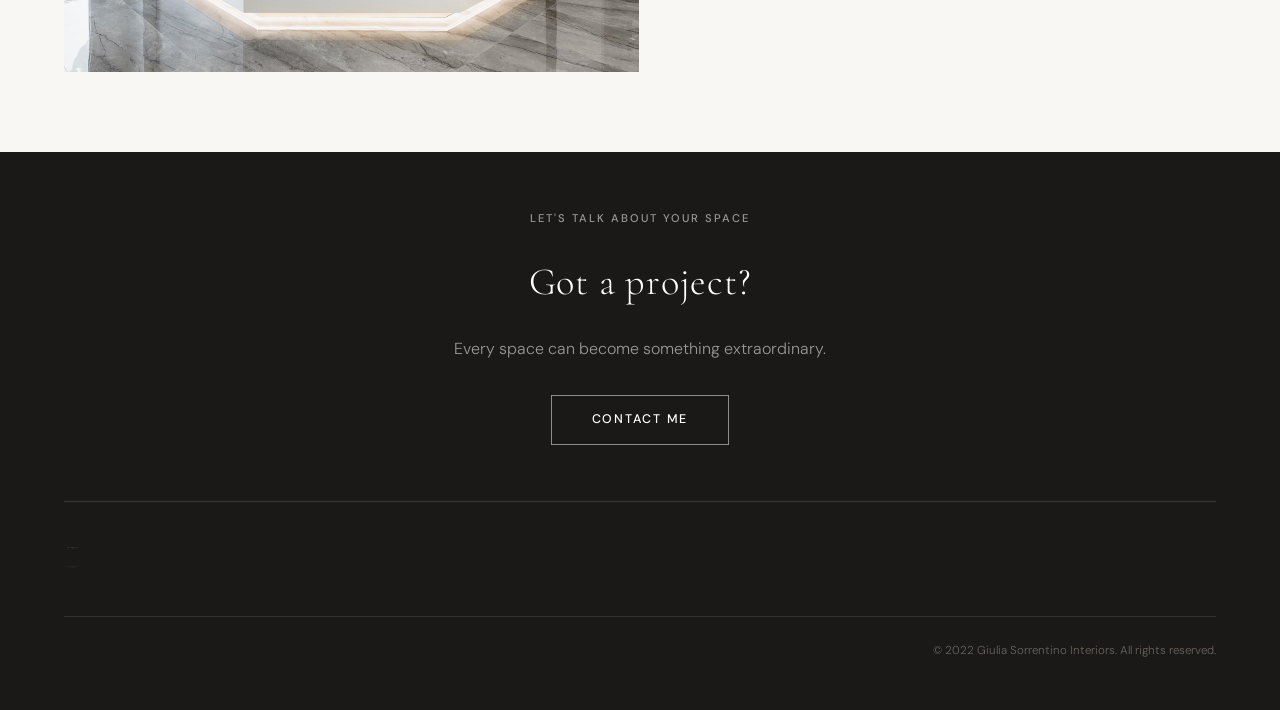
==== commit 1dd6b43f: "Remove nav links (Lavori/Bio/Contatti) from footer across all pages Co-Authored-By: Claude Sonnet 4." ====
--- a/index.html
+++ b/index.html
@@ -127,11 +127,6 @@
         <a href="index.html" class="footer__logo">
           <img src="images/logo-footer.svg" class="footer__logo-img" alt="Giulia Sorrentino Interiors" />
         </a>
-        <nav class="footer__links">
-          <a href="index.html" data-i18n="nav.portfolio">Lavori</a>
-          <a href="chi-sono.html" data-i18n="nav.about">Bio</a>
-          <a href="contatti.html" data-i18n="nav.contact">Contatti</a>
-        </nav>
         <p class="footer__copy" data-i18n="footer.copy">&copy; 2025 Giulia Sorrentino Interiors. Tutti i diritti riservati.</p>
       </div>
     </div>
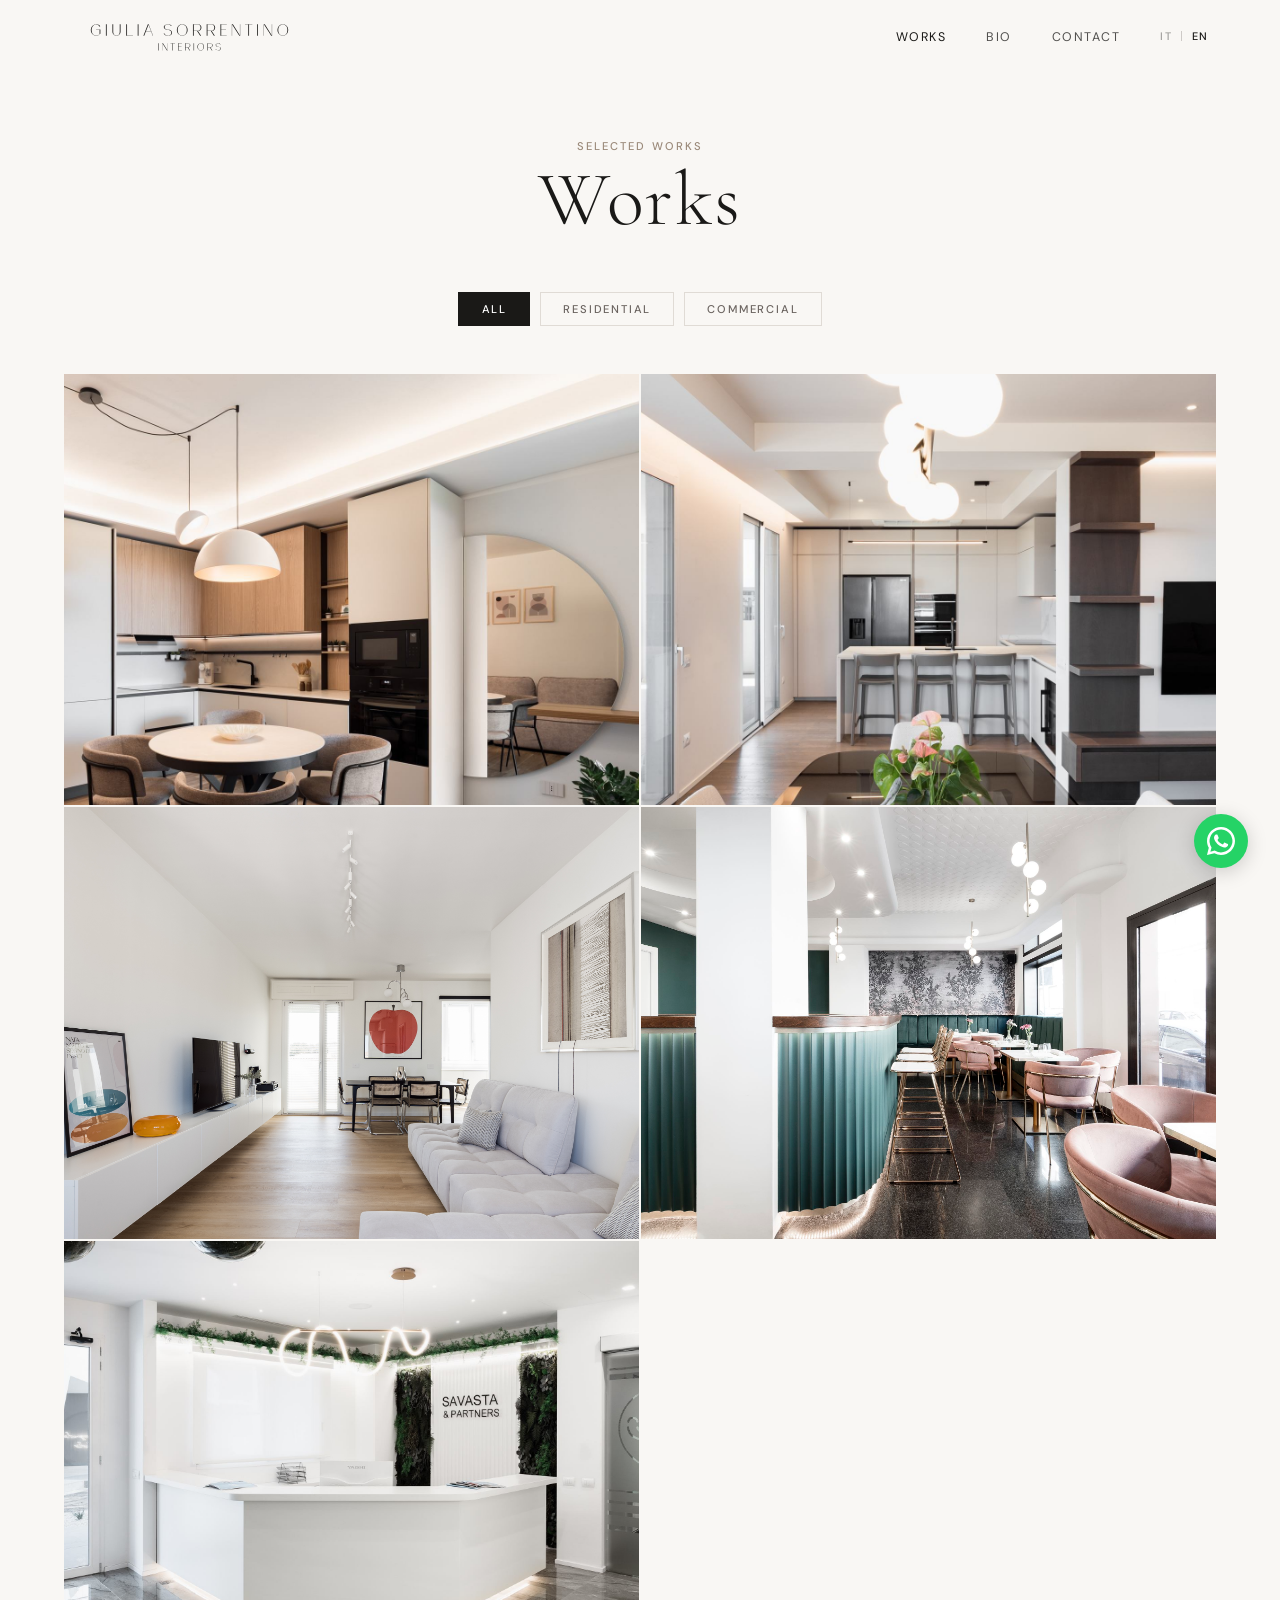
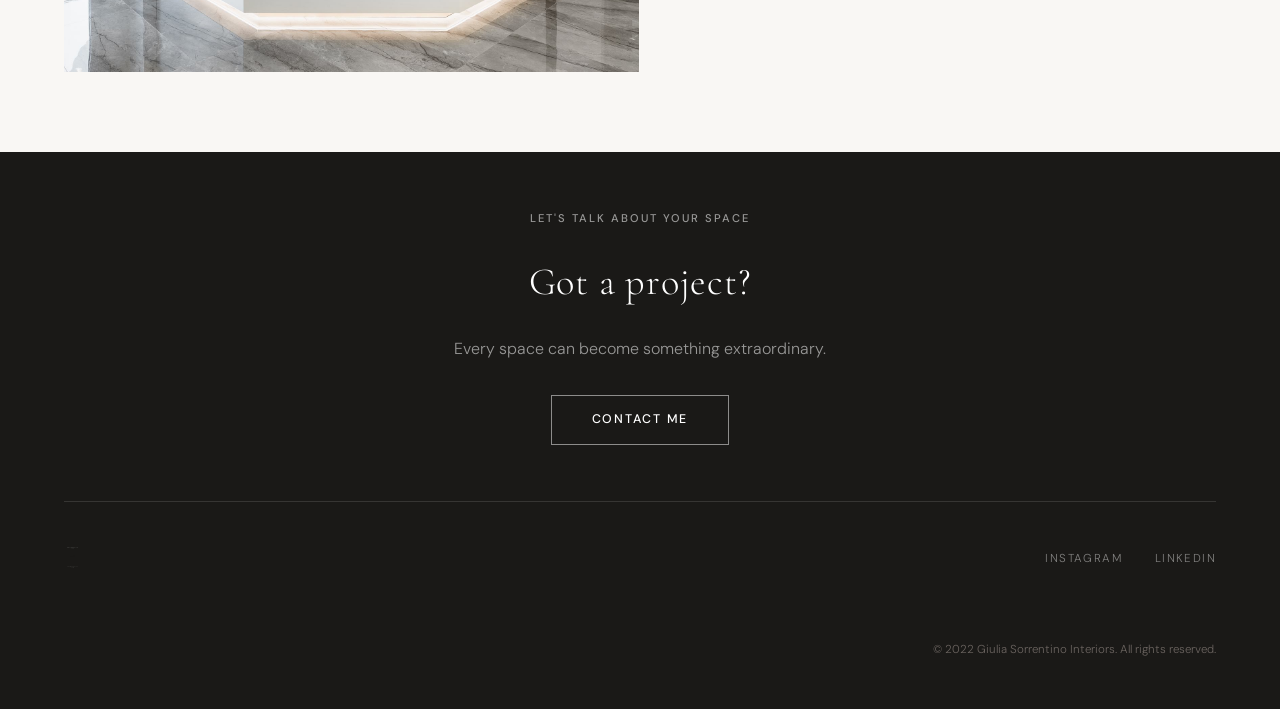
==== commit 52707af4: "Add Instagram and LinkedIn links to footer across all pages Co-Authored-By: Claude Sonnet 4.6 <norep" ====
--- a/index.html
+++ b/index.html
@@ -127,6 +127,10 @@
         <a href="index.html" class="footer__logo">
           <img src="images/logo-footer.svg" class="footer__logo-img" alt="Giulia Sorrentino Interiors" />
         </a>
+        <div class="footer__social">
+          <a href="https://instagram.com/giuliasorrentino_interiors" target="_blank" rel="noopener noreferrer">Instagram</a>
+          <a href="https://it.linkedin.com/in/giulia-sorrentino-34136b1b0" target="_blank" rel="noopener noreferrer">LinkedIn</a>
+        </div>
         <p class="footer__copy" data-i18n="footer.copy">&copy; 2025 Giulia Sorrentino Interiors. Tutti i diritti riservati.</p>
       </div>
     </div>
--- a/css/style.css
+++ b/css/style.css
@@ -1002,13 +1002,29 @@
 
 .footer__links a:hover { color: rgba(255,255,255,0.9); }
 
+.footer__social {
+  display: flex;
+  gap: 2rem;
+  align-items: center;
+}
+.footer__social a {
+  font-family: var(--font-sans);
+  font-size: 0.72rem;
+  font-weight: 300;
+  letter-spacing: 0.12em;
+  text-transform: uppercase;
+  color: rgba(255,255,255,0.45);
+  text-decoration: none;
+  transition: color var(--transition-fast);
+}
+.footer__social a:hover { color: rgba(255,255,255,0.9); }
+
 .footer__copy {
   font-size: 0.72rem;
   width: 100%;
   text-align: right;
   margin-top: 1rem;
   padding-top: 1.5rem;
-  border-top: 1px solid rgba(255,255,255,0.1);
 }
 
 /* ── Scroll Animations ── */
@@ -1286,6 +1302,9 @@
   .footer__copy { text-align: center; width: 100%; }
   .footer__cta { padding: 2.5rem 0; margin-bottom: 2rem; }
   .about-bio__logo-img { display: none; }
+  .footer__logo { display: none; }
+  .footer__social { justify-content: center; }
+  .contact-info h2 { text-align: center; }
 }
 
 @media (max-width: 600px) {
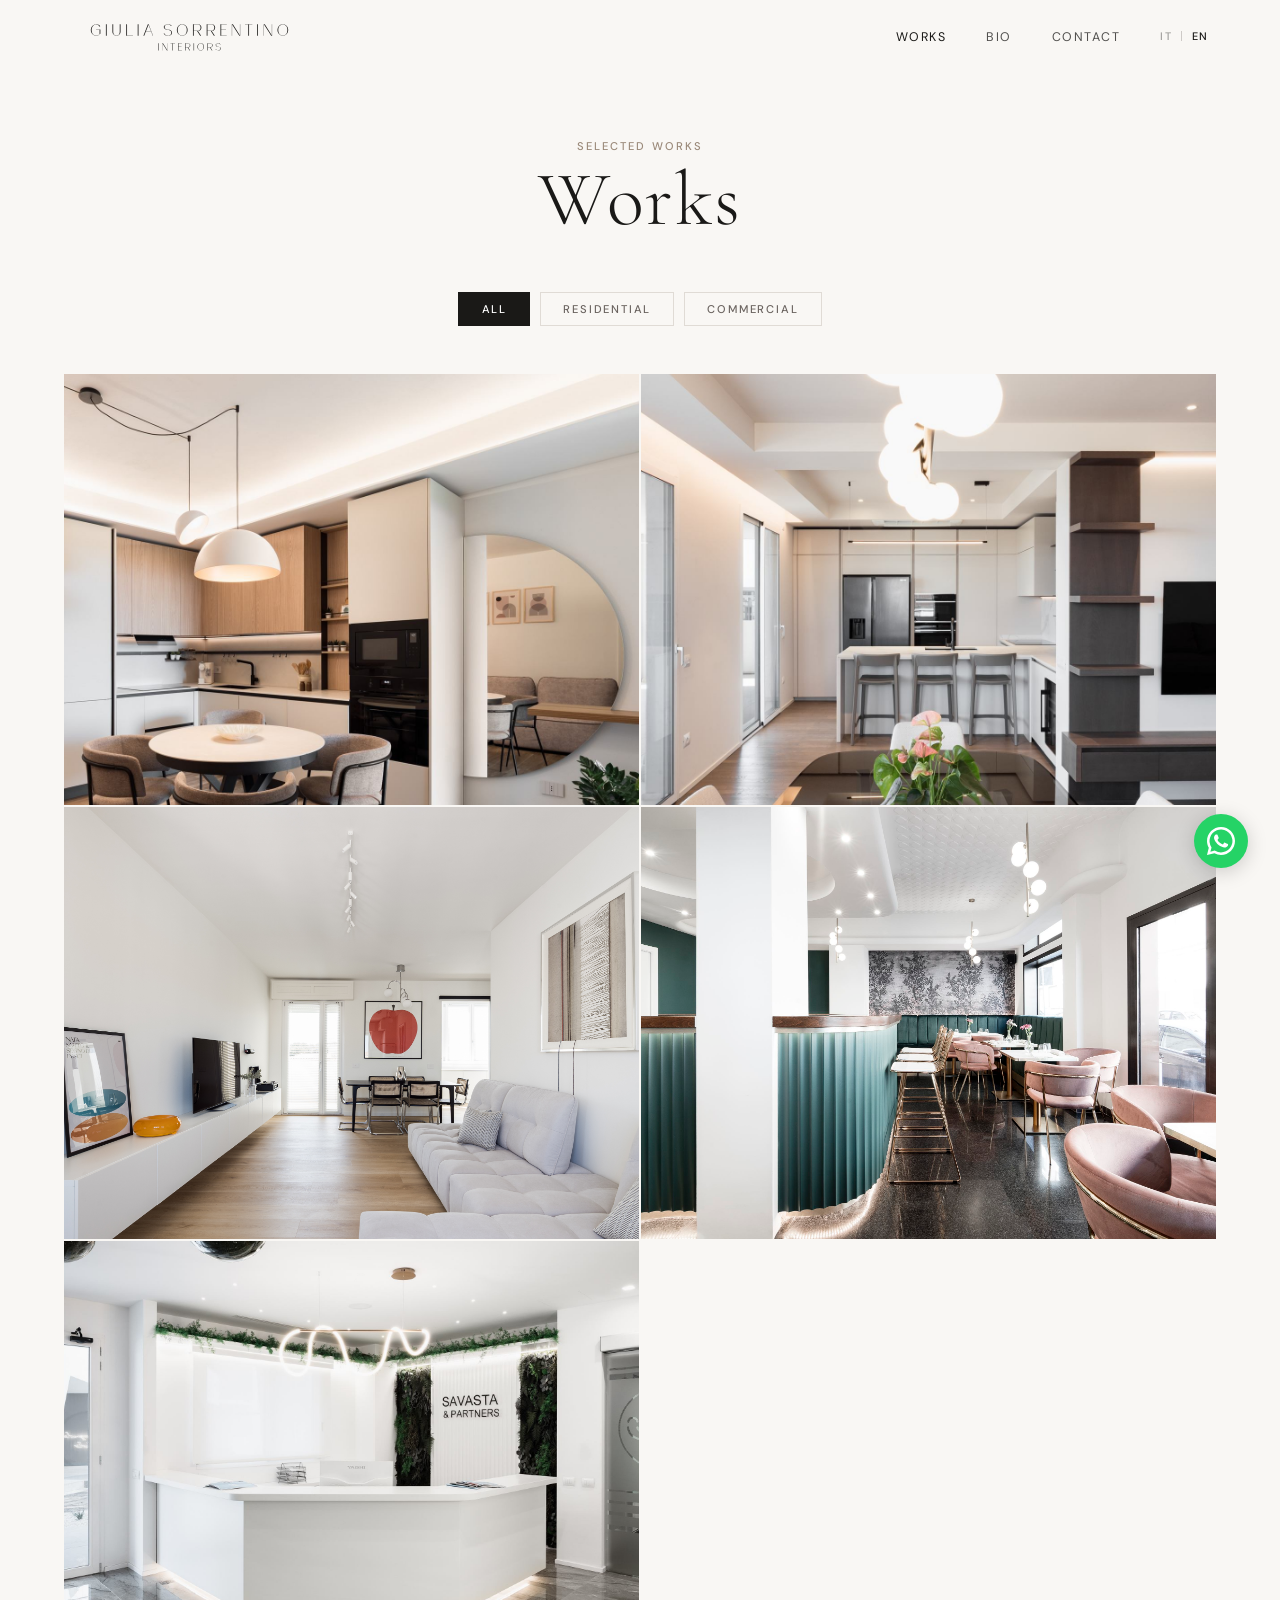
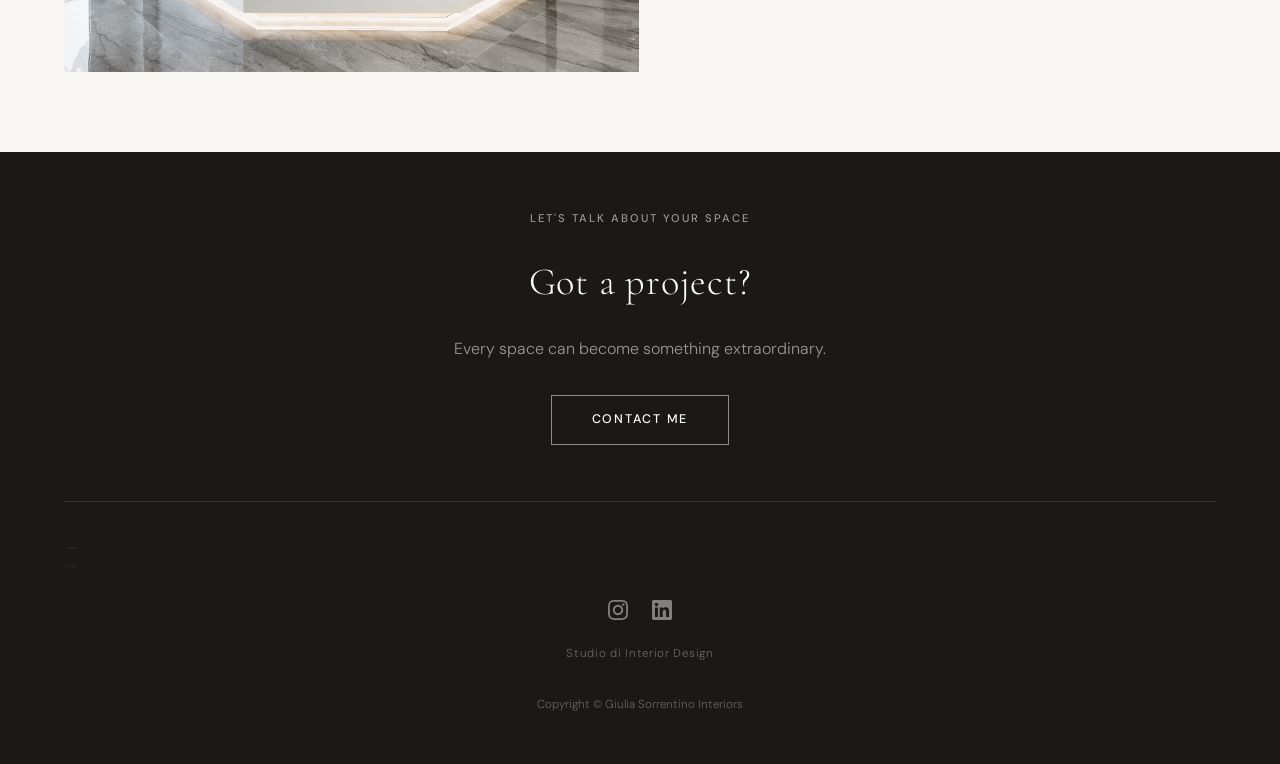
==== commit ea6bb182: "Footer: social icon SVGs, add tagline, update copyright text Co-Authored-By: Claude Sonnet 4.6 <nore" ====
--- a/index.html
+++ b/index.html
@@ -128,9 +128,10 @@
           <img src="images/logo-footer.svg" class="footer__logo-img" alt="Giulia Sorrentino Interiors" />
         </a>
         <div class="footer__social">
-          <a href="https://instagram.com/giuliasorrentino_interiors" target="_blank" rel="noopener noreferrer">Instagram</a>
-          <a href="https://it.linkedin.com/in/giulia-sorrentino-34136b1b0" target="_blank" rel="noopener noreferrer">LinkedIn</a>
+          <a href="https://instagram.com/giuliasorrentino_interiors" target="_blank" rel="noopener noreferrer" aria-label="Instagram"><svg width="20" height="20" viewBox="0 0 24 24" fill="currentColor" xmlns="http://www.w3.org/2000/svg"><path d="M12 2.163c3.204 0 3.584.012 4.85.07 3.252.148 4.771 1.691 4.919 4.919.058 1.265.069 1.645.069 4.849 0 3.205-.012 3.584-.069 4.849-.149 3.225-1.664 4.771-4.919 4.919-1.266.058-1.644.07-4.85.07-3.204 0-3.584-.012-4.849-.07-3.26-.149-4.771-1.699-4.919-4.92-.058-1.265-.07-1.644-.07-4.849 0-3.204.013-3.583.07-4.849.149-3.227 1.664-4.771 4.919-4.919 1.266-.057 1.645-.069 4.849-.069zm0-2.163c-3.259 0-3.667.014-4.947.072-4.358.2-6.78 2.618-6.98 6.98-.059 1.281-.073 1.689-.073 4.948 0 3.259.014 3.668.072 4.948.2 4.358 2.618 6.78 6.98 6.98 1.281.058 1.689.072 4.948.072 3.259 0 3.668-.014 4.948-.072 4.354-.2 6.782-2.618 6.979-6.98.059-1.28.073-1.689.073-4.948 0-3.259-.014-3.667-.072-4.947-.196-4.354-2.617-6.78-6.979-6.98-1.281-.059-1.69-.073-4.949-.073zm0 5.838c-3.403 0-6.162 2.759-6.162 6.162s2.759 6.163 6.162 6.163 6.162-2.759 6.162-6.163c0-3.403-2.759-6.162-6.162-6.162zm0 10.162c-2.209 0-4-1.79-4-4 0-2.209 1.791-4 4-4s4 1.791 4 4c0 2.21-1.791 4-4 4zm6.406-11.845c-.796 0-1.441.645-1.441 1.44s.645 1.44 1.441 1.44c.795 0 1.439-.645 1.439-1.44s-.644-1.44-1.439-1.44z"/></svg></a>
+          <a href="https://it.linkedin.com/in/giulia-sorrentino-34136b1b0" target="_blank" rel="noopener noreferrer" aria-label="LinkedIn"><svg width="20" height="20" viewBox="0 0 24 24" fill="currentColor" xmlns="http://www.w3.org/2000/svg"><path d="M20.447 20.452h-3.554v-5.569c0-1.328-.027-3.037-1.852-3.037-1.853 0-2.136 1.445-2.136 2.939v5.667H9.351V9h3.414v1.561h.046c.477-.9 1.637-1.85 3.37-1.85 3.601 0 4.267 2.37 4.267 5.455v6.286zM5.337 7.433c-1.144 0-2.063-.926-2.063-2.065 0-1.138.92-2.063 2.063-2.063 1.14 0 2.064.925 2.064 2.063 0 1.139-.925 2.065-2.064 2.065zm1.782 13.019H3.555V9h3.564v11.452zM22.225 0H1.771C.792 0 0 .774 0 1.729v20.542C0 23.227.792 24 1.771 24h20.451C23.2 24 24 23.227 24 22.271V1.729C24 .774 23.2 0 22.222 0h.003z"/></svg></a>
         </div>
+        <p class="footer__tagline">Studio di Interior Design</p>
         <p class="footer__copy" data-i18n="footer.copy">&copy; 2025 Giulia Sorrentino Interiors. Tutti i diritti riservati.</p>
       </div>
     </div>
--- a/css/style.css
+++ b/css/style.css
@@ -1004,27 +1004,38 @@
 
 .footer__social {
   display: flex;
-  gap: 2rem;
-  align-items: center;
+  gap: 1.5rem;
+  align-items: center;
+  width: 100%;
+  justify-content: center;
 }
 .footer__social a {
+  display: flex;
+  align-items: center;
+  color: rgba(255,255,255,0.45);
+  text-decoration: none;
+  transition: color var(--transition-fast);
+}
+.footer__social a:hover { color: rgba(255,255,255,0.9); }
+.footer__social svg { display: block; }
+
+.footer__tagline {
   font-family: var(--font-sans);
   font-size: 0.72rem;
   font-weight: 300;
-  letter-spacing: 0.12em;
-  text-transform: uppercase;
-  color: rgba(255,255,255,0.45);
-  text-decoration: none;
-  transition: color var(--transition-fast);
-}
-.footer__social a:hover { color: rgba(255,255,255,0.9); }
+  letter-spacing: 0.06em;
+  color: rgba(255,255,255,0.35);
+  width: 100%;
+  text-align: center;
+  margin: 0;
+}
 
 .footer__copy {
   font-size: 0.72rem;
   width: 100%;
-  text-align: right;
-  margin-top: 1rem;
-  padding-top: 1.5rem;
+  text-align: center;
+  margin-top: 0.4rem;
+  padding-top: 0;
 }
 
 /* ── Scroll Animations ── */
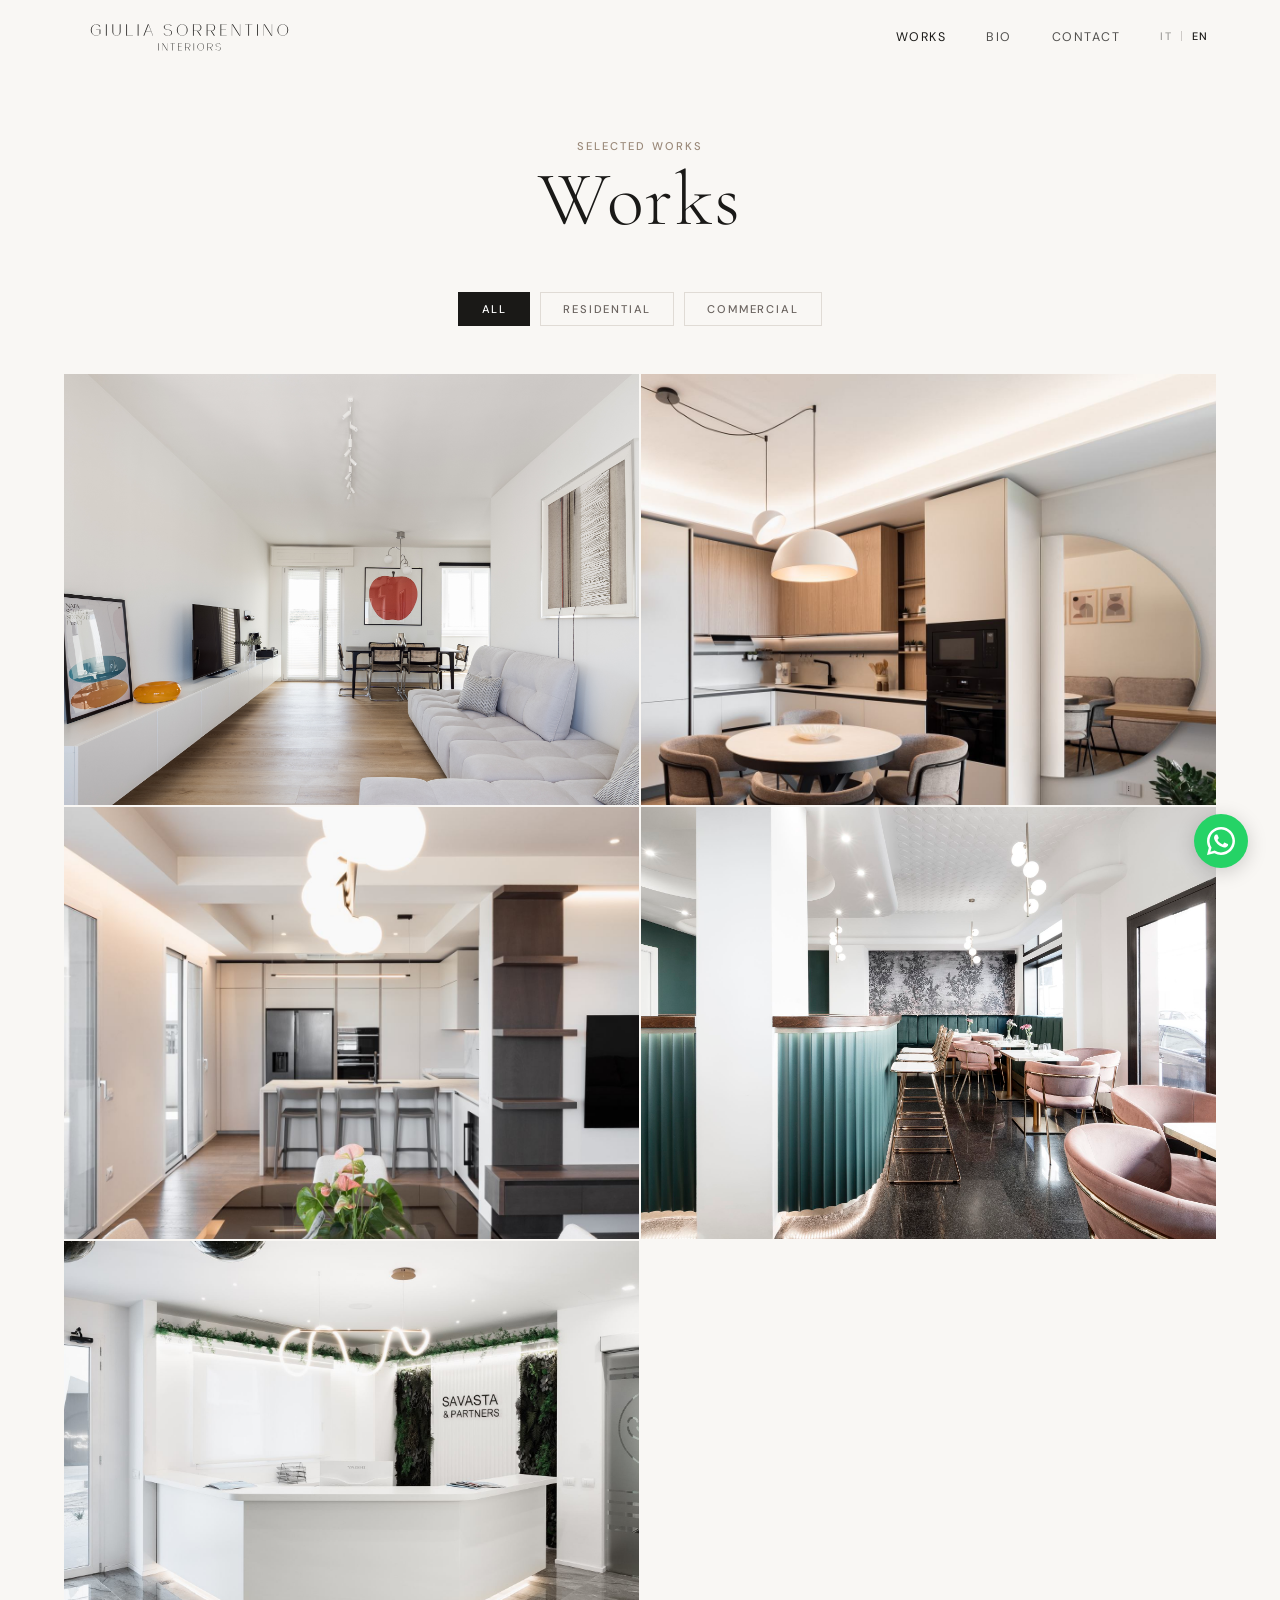
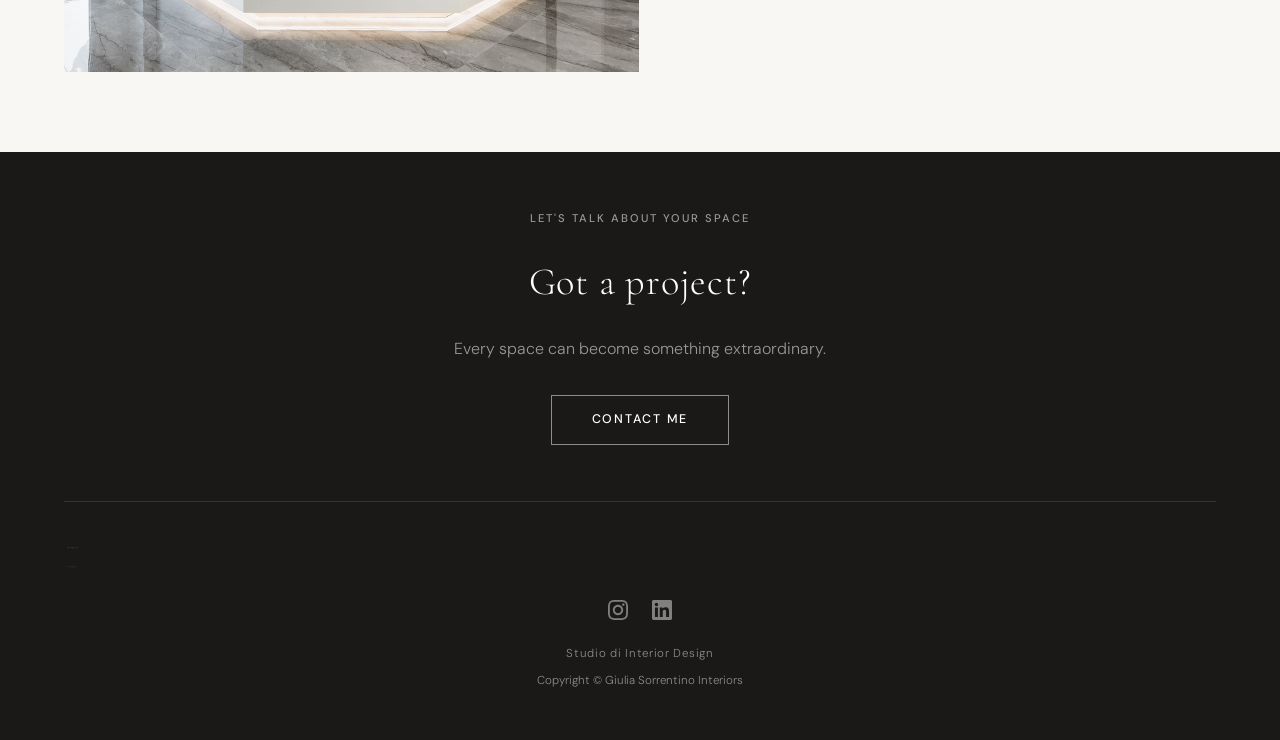
==== commit 0232ba9d: "Mobile fixes: center form button, footer breathing room; Home Sweet Home first in grid Co-Authored-B" ====
--- a/index.html
+++ b/index.html
@@ -63,7 +63,17 @@
     </div>
 
     <div class="portfolio-grid" id="portfolio-grid">
-      <a href="projects/little-house.html" class="portfolio-item fade-in" data-category="residenziale">
+      <a href="projects/home-sweet-home.html" class="portfolio-item fade-in" data-category="residenziale">
+        <img src="images/home-sweet-home/01.jpg" alt="Home Sweet Home" loading="lazy" />
+        <div class="portfolio-item__overlay">
+          <div class="portfolio-item__info">
+            <p class="label" data-i18n="portfolio.sweet.label">Residenziale</p>
+            <h3>Home Sweet Home</h3>
+          </div>
+        </div>
+      </a>
+
+      <a href="projects/little-house.html" class="portfolio-item fade-in fade-in-delay-1" data-category="residenziale">
         <img src="images/little-house/01.jpg" alt="Little House" loading="lazy" />
         <div class="portfolio-item__overlay">
           <div class="portfolio-item__info">
@@ -73,22 +83,12 @@
         </div>
       </a>
 
-      <a href="projects/timeless-house.html" class="portfolio-item fade-in fade-in-delay-1" data-category="residenziale">
+      <a href="projects/timeless-house.html" class="portfolio-item fade-in" data-category="residenziale">
         <img src="images/timeless-house/01.jpg" alt="Timeless House" loading="lazy" />
         <div class="portfolio-item__overlay">
           <div class="portfolio-item__info">
             <p class="label" data-i18n="portfolio.timeless.label">Residenziale</p>
             <h3>Timeless House</h3>
-          </div>
-        </div>
-      </a>
-
-      <a href="projects/home-sweet-home.html" class="portfolio-item fade-in" data-category="residenziale">
-        <img src="images/home-sweet-home/01.jpg" alt="Home Sweet Home" loading="lazy" />
-        <div class="portfolio-item__overlay">
-          <div class="portfolio-item__info">
-            <p class="label" data-i18n="portfolio.sweet.label">Residenziale</p>
-            <h3>Home Sweet Home</h3>
           </div>
         </div>
       </a>
--- a/css/style.css
+++ b/css/style.css
@@ -1024,7 +1024,7 @@
   font-size: 0.72rem;
   font-weight: 300;
   letter-spacing: 0.06em;
-  color: rgba(255,255,255,0.35);
+  color: rgba(255,255,255,0.5);
   width: 100%;
   text-align: center;
   margin: 0;
@@ -1032,9 +1032,10 @@
 
 .footer__copy {
   font-size: 0.72rem;
+  color: rgba(255,255,255,0.5);
   width: 100%;
   text-align: center;
-  margin-top: 0.4rem;
+  margin-top: -1.1rem;
   padding-top: 0;
 }
 
@@ -1308,14 +1309,15 @@
   .portfolio-filter { gap: 0.4rem; flex-wrap: nowrap; }
   .filter-btn { padding: 0.45rem 0.9rem; }
 
-  .footer__inner { flex-direction: column; align-items: center; gap: 1.2rem; }
+  .footer__inner { flex-direction: column; align-items: center; gap: 1.2rem; padding-top: 2.5rem; }
   .footer__links { justify-content: center; }
   .footer__copy { text-align: center; width: 100%; }
-  .footer__cta { padding: 2.5rem 0; margin-bottom: 2rem; }
+  .footer__cta { padding: 2.5rem 0; margin-bottom: 0; }
   .about-bio__logo-img { display: none; }
   .footer__logo { display: none; }
   .footer__social { justify-content: center; }
   .contact-info h2 { text-align: center; }
+  .contact-form .btn { align-self: center; }
 }
 
 @media (max-width: 600px) {
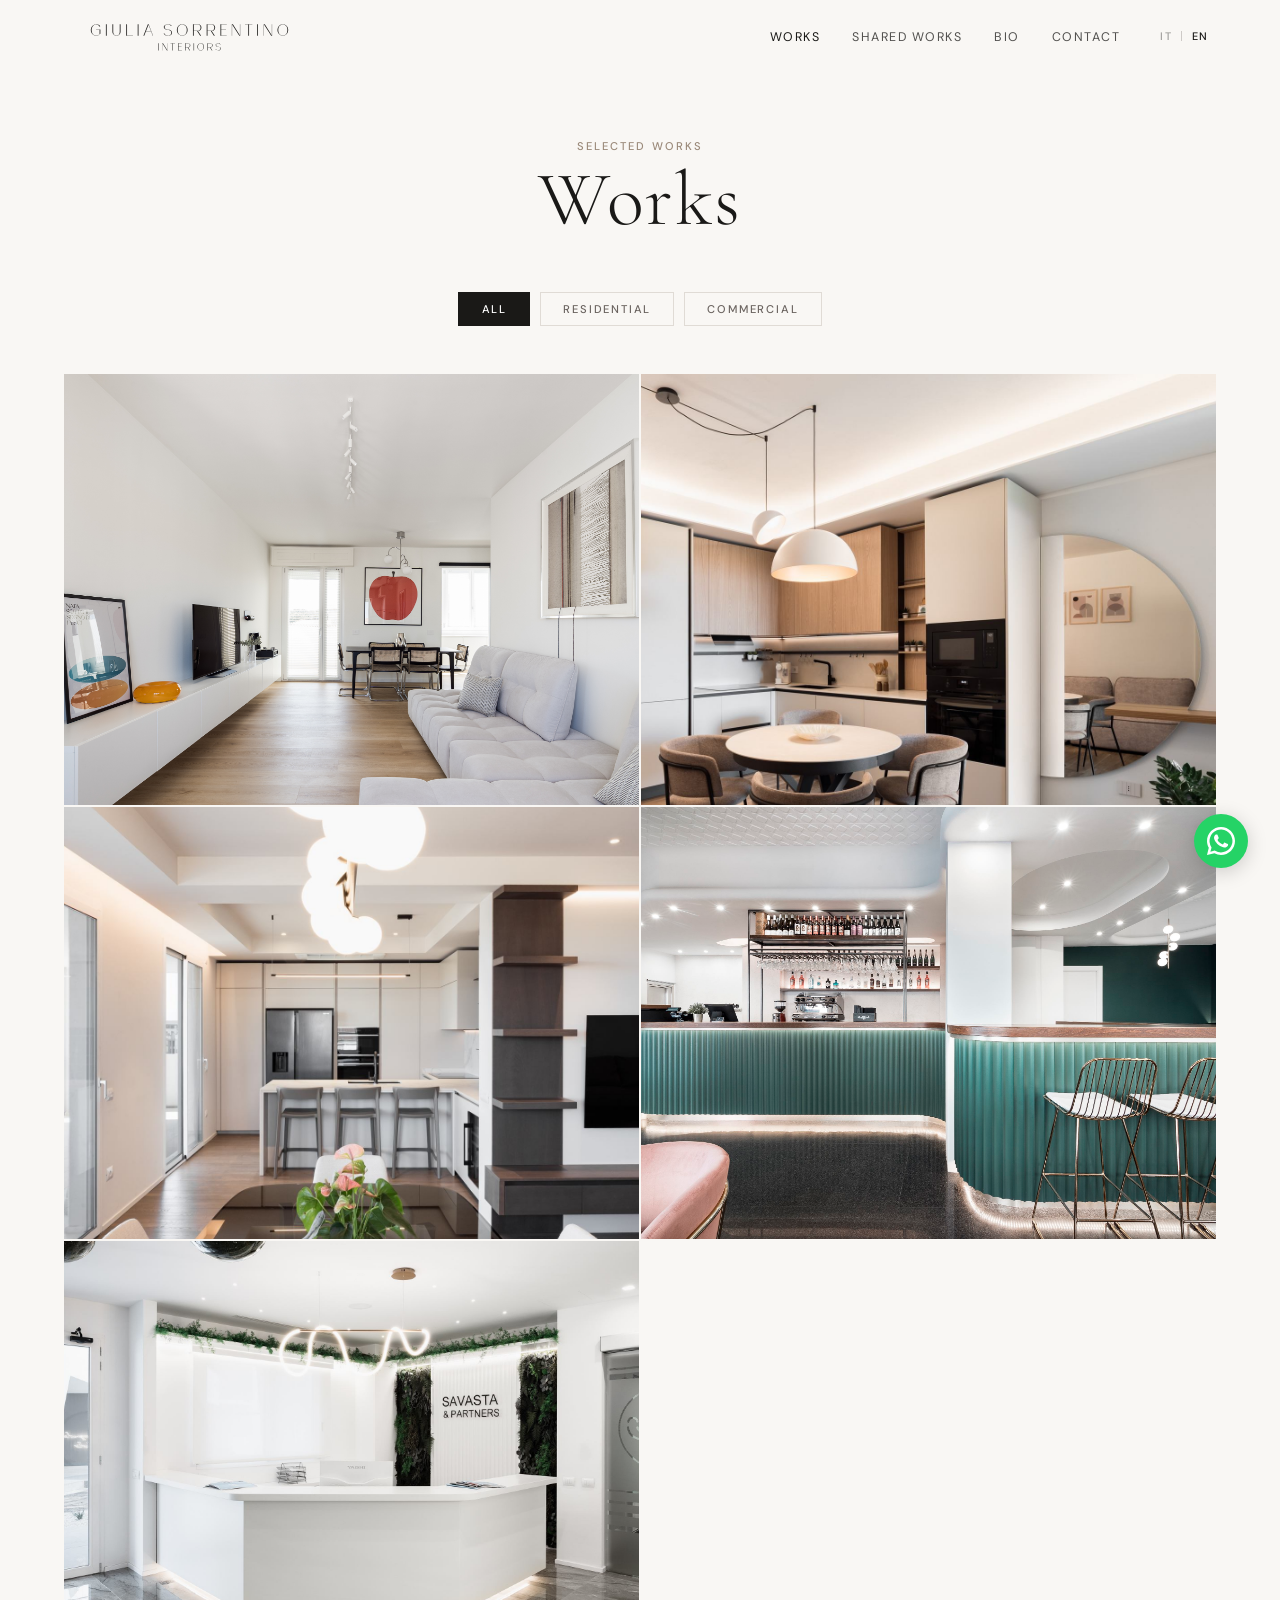
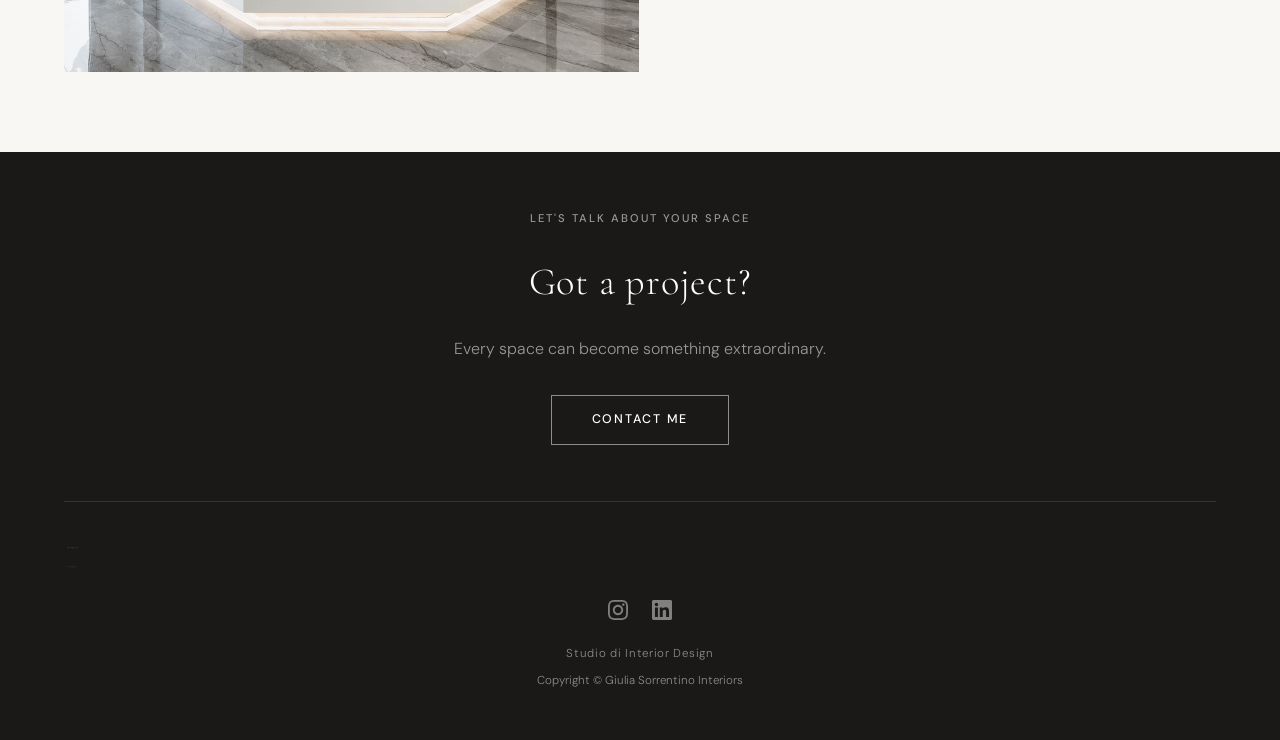
==== commit 21255de5: "Feedback Giulia: foto mancanti, testo Little House, copertina Eclipse, Lavori condivisi, contatore v" ====
--- a/index.html
+++ b/index.html
@@ -26,6 +26,7 @@
     </a>
     <ul class="nav__links">
       <li><a href="index.html" class="active" data-i18n="nav.portfolio">Lavori</a></li>
+      <li><a href="lavori-condivisi.html" data-i18n="nav.shared">Lavori condivisi</a></li>
       <li><a href="chi-sono.html" data-i18n="nav.about">Bio</a></li>
       <li><a href="contatti.html" data-i18n="nav.contact">Contatti</a></li>
     </ul>
@@ -41,6 +42,7 @@
 
   <div class="nav__mobile">
     <a href="index.html" data-i18n="nav.portfolio">Lavori</a>
+    <a href="lavori-condivisi.html" data-i18n="nav.shared">Lavori condivisi</a>
     <a href="chi-sono.html" data-i18n="nav.about">Bio</a>
     <a href="contatti.html" data-i18n="nav.contact">Contatti</a>
     <div class="lang-switcher" style="margin-left:0; margin-top:1rem;">
@@ -94,7 +96,7 @@
       </a>
 
       <a href="projects/eclipse.html" class="portfolio-item fade-in fade-in-delay-1" data-category="commerciale">
-        <img src="images/eclipse/02.jpg" alt="Eclipse Bar Lounge" loading="lazy" />
+        <img src="images/eclipse/01.jpg" alt="Eclipse Bar Lounge" loading="lazy" />
         <div class="portfolio-item__overlay">
           <div class="portfolio-item__info">
             <p class="label" data-i18n="portfolio.eclipse.label">Commerciale</p>
@@ -161,5 +163,6 @@
       });
     });
   </script>
+  <script data-goatcounter="https://giuliasorrentino.goatcounter.com/count" async src="//gc.zgo.at/count.js"></script>
 </body>
 </html>
--- a/css/style.css
+++ b/css/style.css
@@ -132,7 +132,7 @@
 
 .nav__links {
   display: flex;
-  gap: 2.5rem;
+  gap: 2rem;
   align-items: center;
 }
 
@@ -800,6 +800,9 @@
   flex-direction: column;
   gap: 1.5rem;
 }
+
+.contact-form .btn { align-self: flex-start; }
+.form-group { width: 100%; }
 
 .form-group {
   display: flex;
@@ -843,6 +846,7 @@
   display: grid;
   grid-template-columns: 1fr 1fr;
   gap: 1.5rem;
+  width: 100%;
 }
 
 .form-success {
@@ -1300,8 +1304,15 @@
     grid-row: 3;
   }
 
-  .contact-page__grid { grid-template-columns: 1fr; gap: 3rem; }
+  .contact-page__grid { grid-template-columns: 1fr; gap: 2rem; }
   .form-grid-2 { grid-template-columns: 1fr; }
+  .contact-info { text-align: center; }
+  .contact-info h2 { text-align: center; }
+  .contact-details { align-items: center; }
+  .contact-detail { text-align: center; width: 100%; }
+  .contact-form .btn { align-self: center; }
+  .form-group label { text-align: center; }
+  .contact-page .container { padding-left: 1rem; padding-right: 1rem; }
 
   .services__list { grid-template-columns: 1fr; }
 
@@ -1317,7 +1328,7 @@
   .footer__logo { display: none; }
   .footer__social { justify-content: center; }
   .contact-info h2 { text-align: center; }
-  .contact-form .btn { align-self: center; }
+  .contact-form { align-items: center; }
 }
 
 @media (max-width: 600px) {
@@ -1526,3 +1537,18 @@
   .whatsapp-fab { bottom: 1.25rem; right: 1.25rem; width: 48px; height: 48px; }
   .whatsapp-fab svg { width: 24px; height: 24px; }
 }
+
+/* ── Lavori condivisi ── */
+.nav__links a { white-space: nowrap; }
+
+.portfolio-grid--shared .portfolio-item:last-child:nth-child(odd) {
+  grid-column: 1 / -1;
+  aspect-ratio: 21 / 9;
+}
+
+@media (max-width: 900px) {
+  .portfolio-grid--shared .portfolio-item:last-child:nth-child(odd) {
+    grid-column: auto;
+    aspect-ratio: 4 / 3;
+  }
+}
